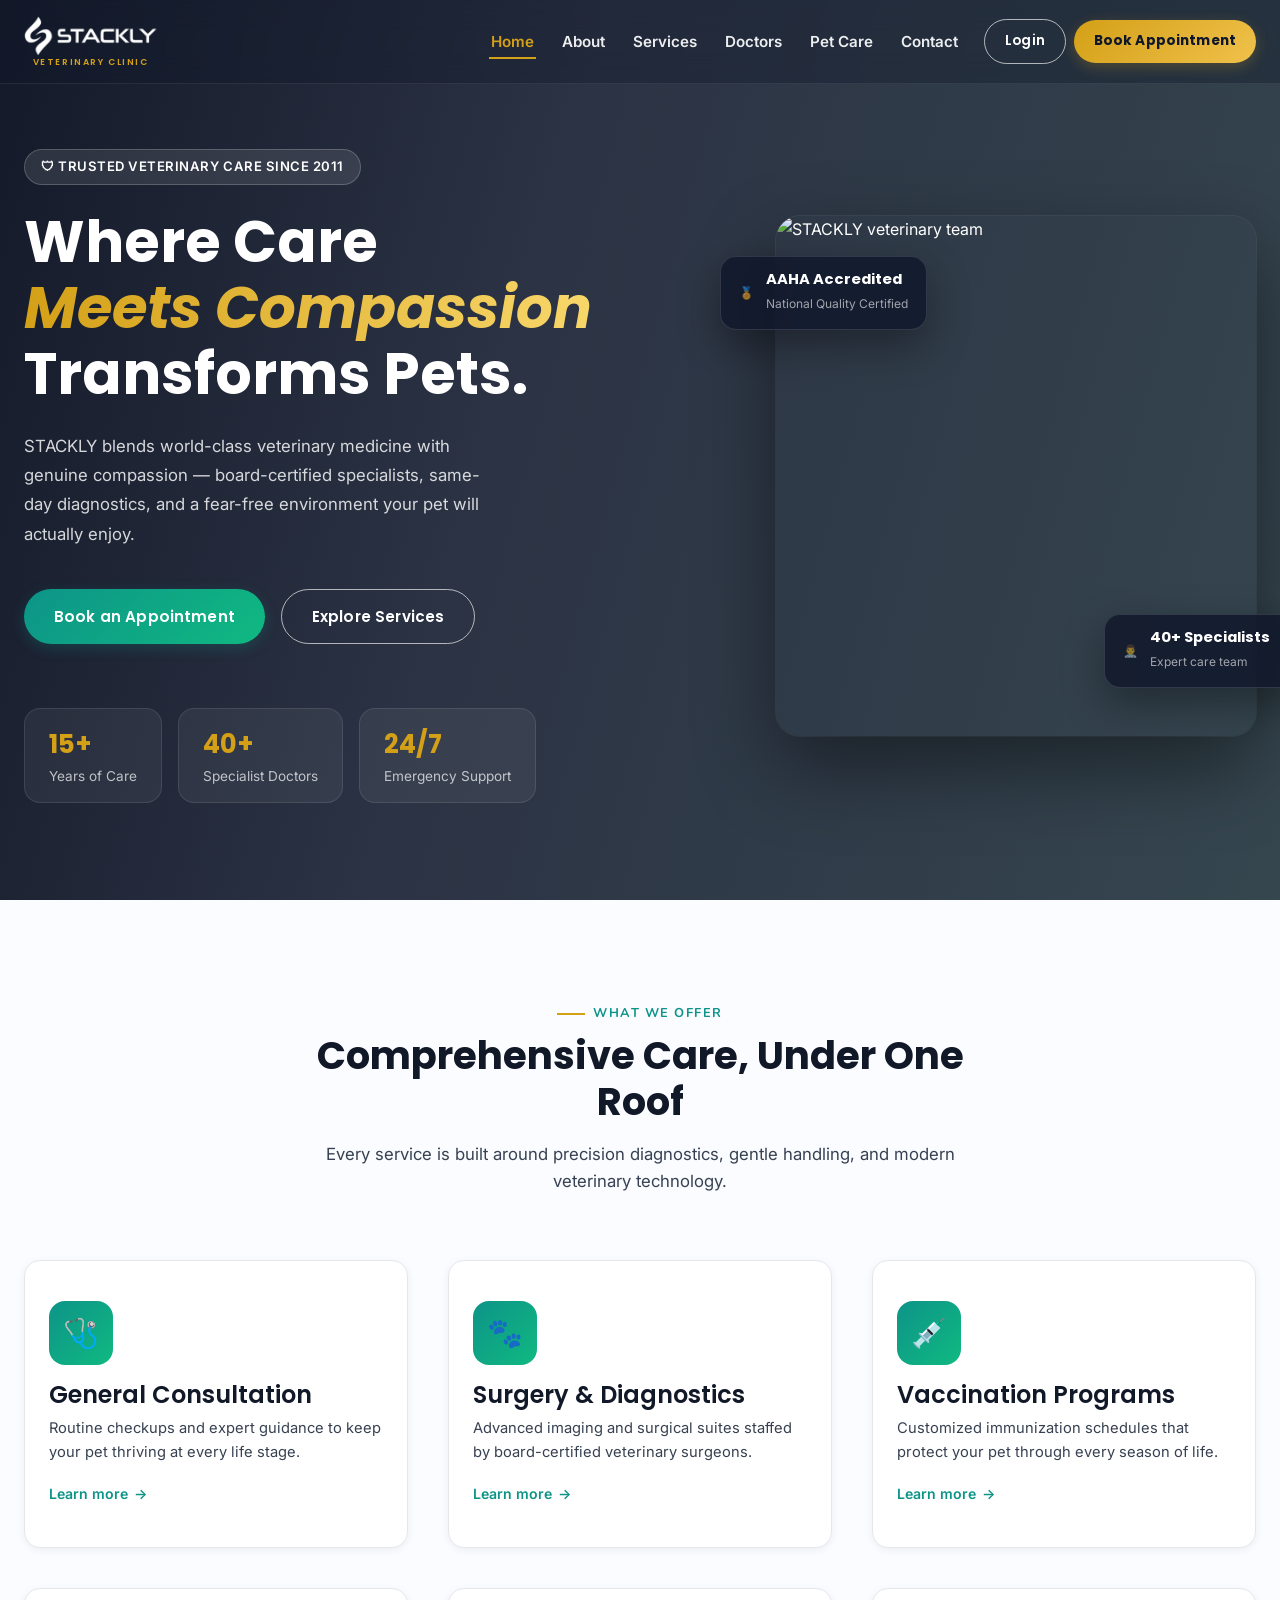
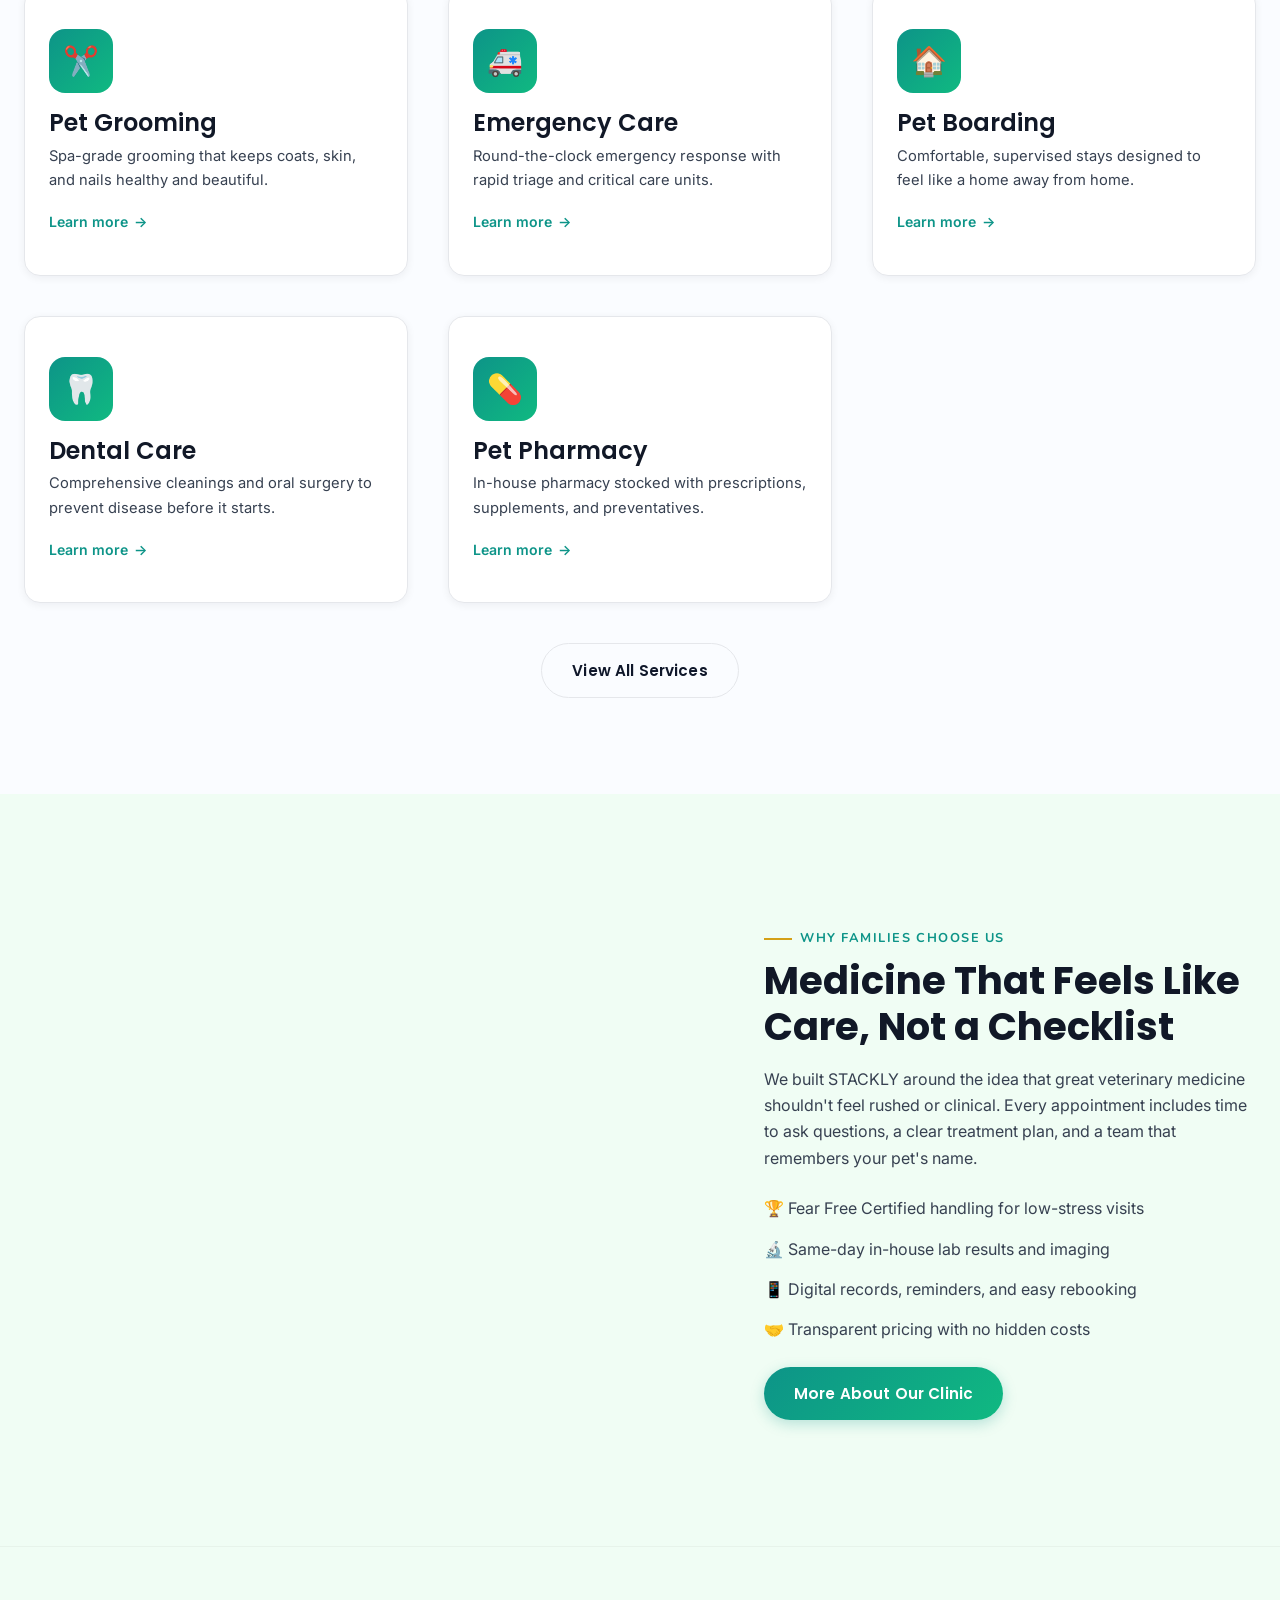
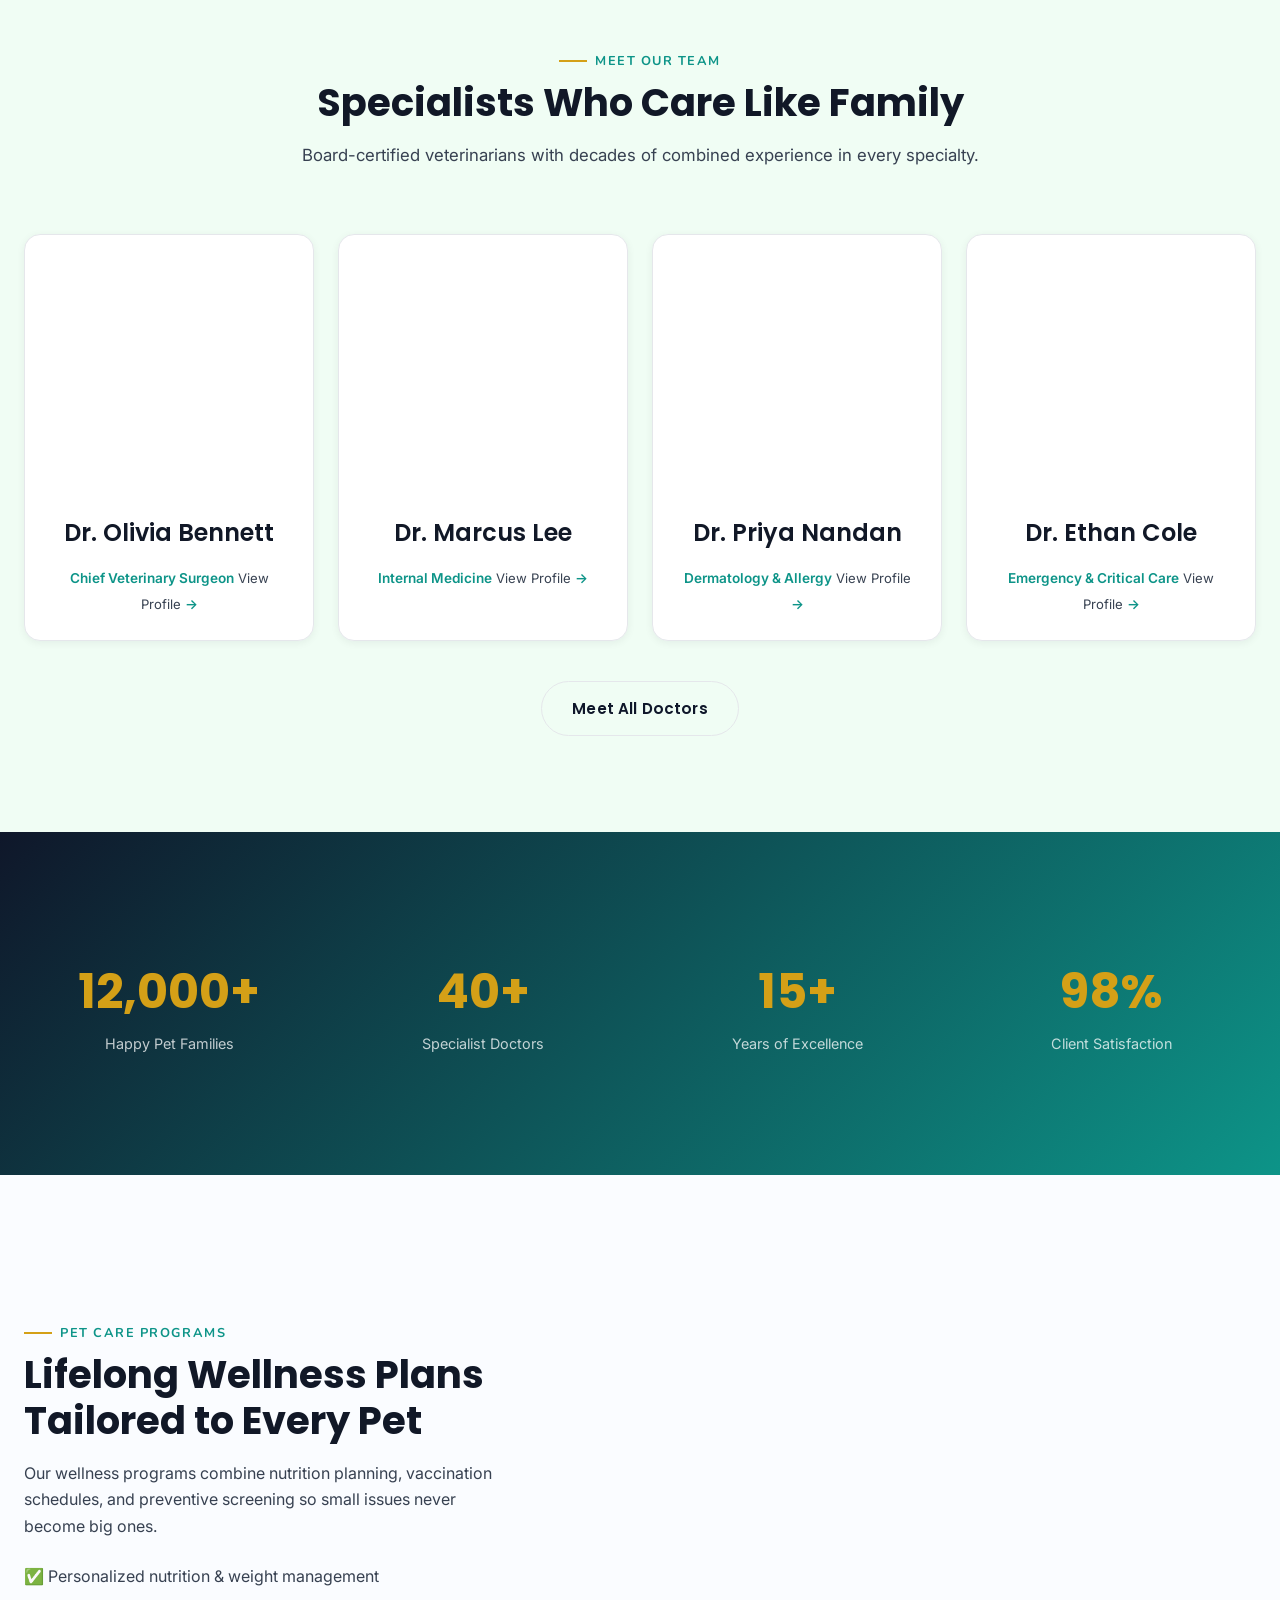
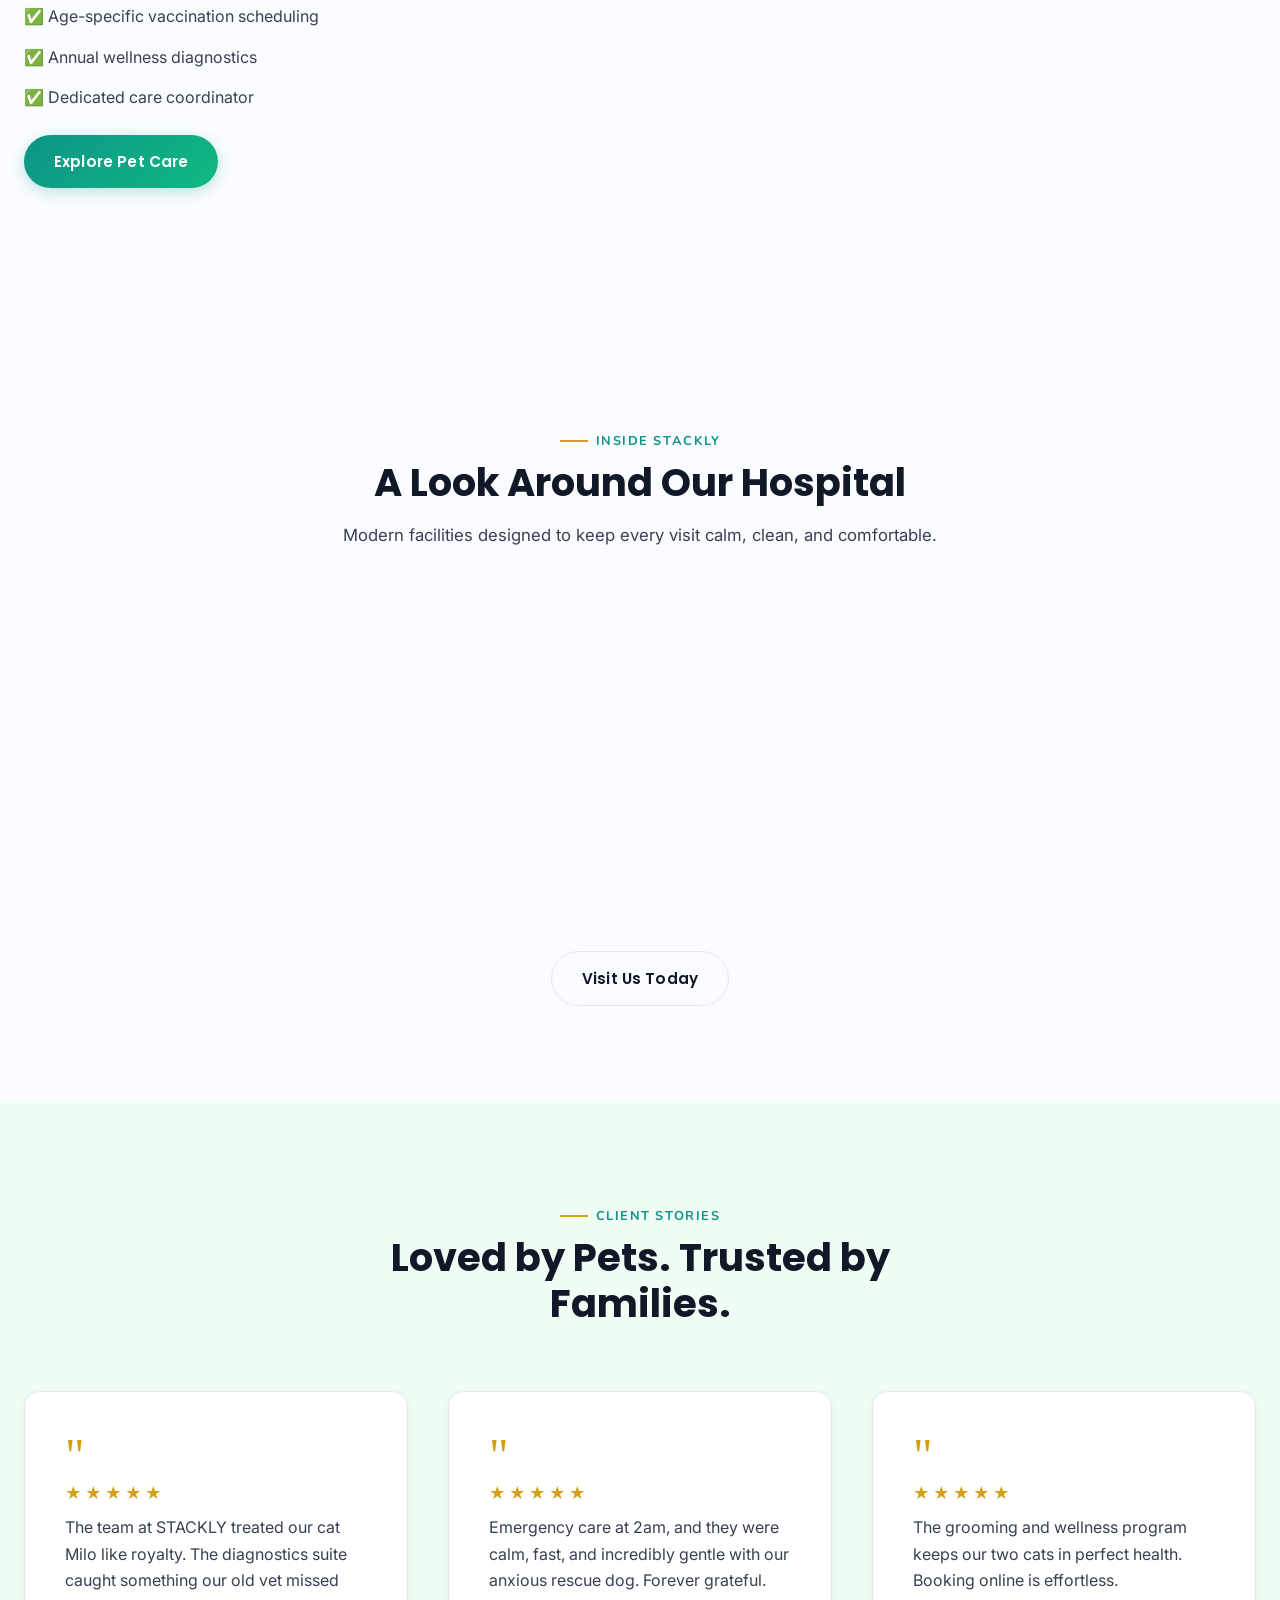
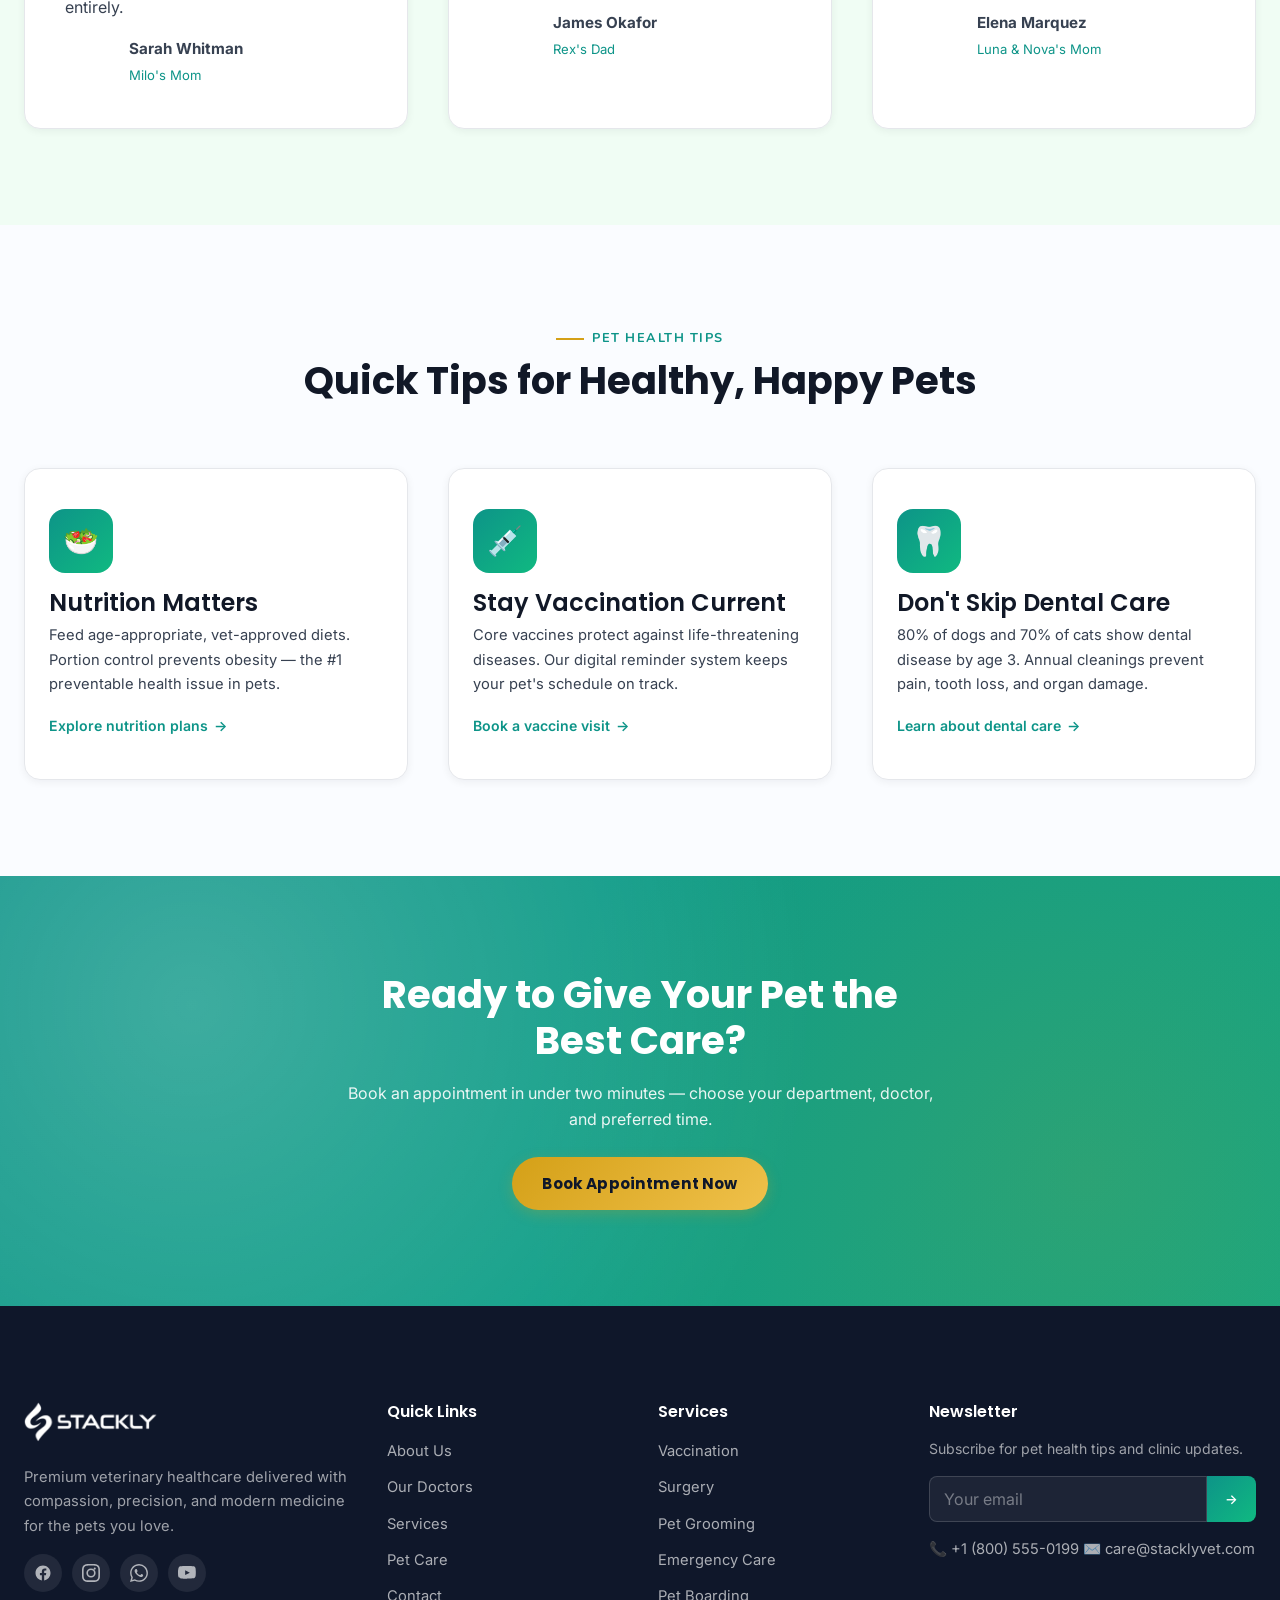
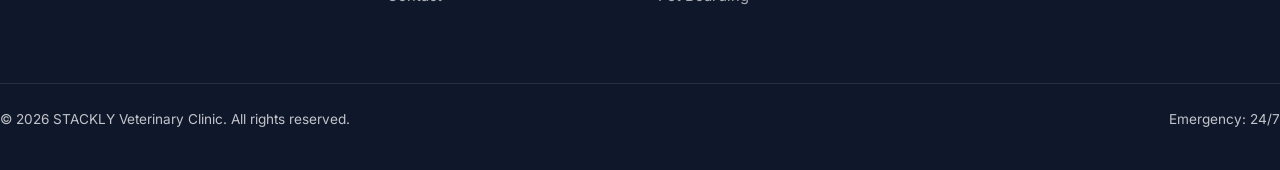
==== index.html @ d5694af6 "first commit" ====
<!DOCTYPE html>
<html lang="en">
<head>
  <meta charset="UTF-8">
  <meta name="viewport" content="width=device-width, initial-scale=1.0">
  <title>STACKLY Veterinary Clinic | Premium Pet Healthcare</title>
  <meta name="description" content="STACKLY Veterinary Clinic delivers premium, compassionate pet healthcare — consultations, surgery, diagnostics, grooming, vaccination, and emergency care.">
  <link rel="icon" href="Images/stackly-logo.webp" type="image/webp">
  <link rel="preconnect" href="https://fonts.googleapis.com">
  <link rel="preconnect" href="https://fonts.gstatic.com" crossorigin>
  <link href="https://fonts.googleapis.com/css2?family=Poppins:wght@500;600;700&family=Inter:wght@400;500;600;700&family=Nunito:wght@600;700&display=swap" rel="stylesheet">
  <link rel="stylesheet" href="assets/css/variables.css">
  <link rel="stylesheet" href="assets/css/base.css">
  <link rel="stylesheet" href="assets/css/layout.css">
  <link rel="stylesheet" href="assets/css/components.css">
  <link rel="stylesheet" href="assets/css/animations.css">
  <link rel="stylesheet" href="assets/css/home.css">
</head>
<body data-page="home">
  <a href="#main-content" class="skip-link">Skip to content</a>

  <header id="site-header" class="site-header"></header>

  <main id="main-content">

    <!-- ================= HERO ================= -->
    <section class="hero" aria-label="Welcome">
      <div class="hero-media">
        <img src="https://images.unsplash.com/photo-1587300003388-59208cc962cb?auto=format&fit=crop&w=1920&h=1080&q=80" alt="" loading="eager" class="hero-img">
        <div class="hero-overlay"></div>
      </div>
      <div class="container hero-content">

        <!-- LEFT -->
        <div class="hero-left" data-animate="fade-up">
          <span class="badge hero-badge">🛡 Trusted Veterinary Care Since 2011</span>
          <h1 class="hero-heading">
            Where Care<br>
            <em class="hero-italic shine-text">Meets Compassion</em>
            Transforms Pets.
          </h1>
          <p class="hero-sub">STACKLY blends world-class veterinary medicine with genuine compassion — board-certified specialists, same-day diagnostics, and a fear-free environment your pet will actually enjoy.</p>
          <div class="hero-actions">
            <a href="appointments.html" class="btn btn-primary">Book an Appointment</a>
            <a href="services.html" class="btn btn-outline">Explore Services</a>
          </div>
          <div class="hero-trust">
            <div><strong>15+</strong><span>Years of Care</span></div>
            <div><strong>40+</strong><span>Specialist Doctors</span></div>
            <div><strong>24/7</strong><span>Emergency Support</span></div>
          </div>
        </div>

        <!-- RIGHT -->
        <div class="hero-right" data-animate="zoom-in" data-delay="200">
          <div class="hero-img-frame">
            <img src="https://images.unsplash.com/photo-1582750433449-648ed127bb54?auto=format&fit=crop&w=600&h=700&q=80" alt="STACKLY veterinary team" loading="eager">
            <div class="hero-float-card hero-float-top">
              <span class="hero-float-icon">🏅</span>
              <div>
                <strong>AAHA Accredited</strong>
                <span>National Quality Certified</span>
              </div>
            </div>
            <div class="hero-float-card hero-float-bottom">
              <span class="hero-float-icon">👨‍⚕️</span>
              <div>
                <strong>40+ Specialists</strong>
                <span>Expert care team</span>
              </div>
            </div>
          </div>
        </div>

      </div>
    </section>

    <!-- ================= FEATURED SERVICES ================= -->
    <section class="section" aria-labelledby="services-heading">
      <div class="container">
        <div class="section-head" data-animate="fade-up">
          <span class="eyebrow">What We Offer</span>
          <h2 id="services-heading">Comprehensive Care, Under One Roof</h2>
          <p>Every service is built around precision diagnostics, gentle handling, and modern veterinary technology.</p>
        </div>
        <div class="grid-3">
          <article class="card service-card" data-animate="fade-up">
            <div class="icon-badge">🩺</div>
            <h3>General Consultation</h3>
            <p>Routine checkups and expert guidance to keep your pet thriving at every life stage.</p>
            <a href="services.html#consultation" class="card-link">Learn more <span>→</span></a>
          </article>
          <article class="card service-card" data-animate="fade-up" data-delay="100">
            <div class="icon-badge">🐾</div>
            <h3>Surgery &amp; Diagnostics</h3>
            <p>Advanced imaging and surgical suites staffed by board-certified veterinary surgeons.</p>
            <a href="services.html#surgery" class="card-link">Learn more <span>→</span></a>
          </article>
          <article class="card service-card" data-animate="fade-up" data-delay="200">
            <div class="icon-badge">💉</div>
            <h3>Vaccination Programs</h3>
            <p>Customized immunization schedules that protect your pet through every season of life.</p>
            <a href="services.html#vaccination" class="card-link">Learn more <span>→</span></a>
          </article>
          <article class="card service-card" data-animate="fade-up">
            <div class="icon-badge">✂️</div>
            <h3>Pet Grooming</h3>
            <p>Spa-grade grooming that keeps coats, skin, and nails healthy and beautiful.</p>
            <a href="services.html#grooming" class="card-link">Learn more <span>→</span></a>
          </article>
          <article class="card service-card" data-animate="fade-up" data-delay="100">
            <div class="icon-badge">🚑</div>
            <h3>Emergency Care</h3>
            <p>Round-the-clock emergency response with rapid triage and critical care units.</p>
            <a href="services.html#emergency" class="card-link">Learn more <span>→</span></a>
          </article>
          <article class="card service-card" data-animate="fade-up" data-delay="200">
            <div class="icon-badge">🏠</div>
            <h3>Pet Boarding</h3>
            <p>Comfortable, supervised stays designed to feel like a home away from home.</p>
            <a href="services.html#boarding" class="card-link">Learn more <span>→</span></a>
          </article>
          <article class="card service-card" data-animate="fade-up">
            <div class="icon-badge">🦷</div>
            <h3>Dental Care</h3>
            <p>Comprehensive cleanings and oral surgery to prevent disease before it starts.</p>
            <a href="services.html#dental" class="card-link">Learn more <span>→</span></a>
          </article>
          <article class="card service-card" data-animate="fade-up" data-delay="100">
            <div class="icon-badge">💊</div>
            <h3>Pet Pharmacy</h3>
            <p>In-house pharmacy stocked with prescriptions, supplements, and preventatives.</p>
            <a href="services.html#pharmacy" class="card-link">Learn more <span>→</span></a>
          </article>
        </div>
        <div class="text-center" style="margin-top:2.5rem;">
          <a href="services.html" class="btn btn-outline-dark">View All Services</a>
        </div>
      </div>
    </section>

    <!-- ================= WHY CHOOSE US ================= -->
    <section class="section section-alt" aria-labelledby="why-heading">
      <div class="container grid-2" style="align-items:center;">
        <div data-animate="zoom-in">
          <img src="https://images.unsplash.com/photo-1587300003388-59208cc962cb?auto=format&fit=crop&w=700&h=560&q=80" alt="Veterinary nurse comforting a small dog before treatment" loading="lazy" style="width:100%;border-radius:var(--radius-lg);box-shadow:var(--shadow-lg);" width="700" height="560">
        </div>
        <div data-animate="fade-up">
          <span class="eyebrow">Why Families Choose Us</span>
          <h2 id="why-heading">Medicine That Feels Like Care, Not a Checklist</h2>
          <p>We built STACKLY around the idea that great veterinary medicine shouldn't feel rushed or clinical. Every appointment includes time to ask questions, a clear treatment plan, and a team that remembers your pet's name.</p>
          <ul style="display:flex;flex-direction:column;gap:14px;margin:1.5rem 0;">
            <li>🏆 Fear Free Certified handling for low-stress visits</li>
            <li>🔬 Same-day in-house lab results and imaging</li>
            <li>📱 Digital records, reminders, and easy rebooking</li>
            <li>🤝 Transparent pricing with no hidden costs</li>
          </ul>
          <a href="about.html" class="btn btn-primary">More About Our Clinic</a>
        </div>
      </div>
    </section>

    <!-- ================= DOCTORS PREVIEW ================= -->
    <section class="section section-alt" aria-labelledby="doctors-heading">
      <div class="container">
        <div class="section-head" data-animate="fade-up">
          <span class="eyebrow">Meet Our Team</span>
          <h2 id="doctors-heading">Specialists Who Care Like Family</h2>
          <p>Board-certified veterinarians with decades of combined experience in every specialty.</p>
        </div>
        <div class="grid-4">
          <article class="card doctor-card" data-animate="zoom-in">
            <div class="doctor-photo"><img src="https://images.unsplash.com/photo-1594824476967-48c8b964273f?auto=format&fit=crop&crop=faces&w=400&h=500&q=80" alt="Dr. Olivia Bennett" loading="lazy" width="400" height="500"></div>
            <div class="doctor-info">
              <h3>Dr. Olivia Bennett</h3>
              <span>Chief Veterinary Surgeon</span>
              <a href="doctors.html" class="card-link" style="margin-top:8px;font-size:0.82rem;">View Profile <span>→</span></a>
            </div>
          </article>
          <article class="card doctor-card" data-animate="zoom-in" data-delay="100">
            <div class="doctor-photo"><img src="https://images.unsplash.com/photo-1507003211169-0a1dd7228f2d?auto=format&fit=crop&crop=faces&w=400&h=500&q=80" alt="Dr. Marcus Lee" loading="lazy" width="400" height="500"></div>
            <div class="doctor-info">
              <h3>Dr. Marcus Lee</h3>
              <span>Internal Medicine</span>
              <a href="doctors.html" class="card-link" style="margin-top:8px;font-size:0.82rem;">View Profile <span>→</span></a>
            </div>
          </article>
          <article class="card doctor-card" data-animate="zoom-in" data-delay="200">
            <div class="doctor-photo"><img src="https://images.unsplash.com/photo-1534528741775-53994a69daeb?auto=format&fit=crop&crop=faces&w=400&h=500&q=80" alt="Dr. Priya Nandan" loading="lazy" width="400" height="500"></div>
            <div class="doctor-info">
              <h3>Dr. Priya Nandan</h3>
              <span>Dermatology &amp; Allergy</span>
              <a href="doctors.html" class="card-link" style="margin-top:8px;font-size:0.82rem;">View Profile <span>→</span></a>
            </div>
          </article>
          <article class="card doctor-card" data-animate="zoom-in" data-delay="300">
            <div class="doctor-photo"><img src="https://images.unsplash.com/photo-1535713875002-d1d0cf377fde?auto=format&fit=crop&crop=faces&w=400&h=500&q=80" alt="Dr. Ethan Cole" loading="lazy" width="400" height="500"></div>
            <div class="doctor-info">
              <h3>Dr. Ethan Cole</h3>
              <span>Emergency &amp; Critical Care</span>
              <a href="doctors.html" class="card-link" style="margin-top:8px;font-size:0.82rem;">View Profile <span>→</span></a>
            </div>
          </article>
        </div>
        <div class="text-center" style="margin-top:2.5rem;">
          <a href="doctors.html" class="btn btn-outline-dark">Meet All Doctors</a>
        </div>
      </div>
    </section>

    <!-- ================= STATISTICS ================= -->
    <section class="section stats-section" aria-label="Clinic statistics">
      <div class="container">
        <div class="stats-row">
          <div class="stat-item" data-animate="fade-up">
            <div class="stat-number"><span data-counter="12000" data-suffix="+">0</span></div>
            <div class="stat-label">Happy Pet Families</div>
          </div>
          <div class="stat-item" data-animate="fade-up" data-delay="100">
            <div class="stat-number"><span data-counter="40" data-suffix="+">0</span></div>
            <div class="stat-label">Specialist Doctors</div>
          </div>
          <div class="stat-item" data-animate="fade-up" data-delay="200">
            <div class="stat-number"><span data-counter="15" data-suffix="+">0</span></div>
            <div class="stat-label">Years of Excellence</div>
          </div>
          <div class="stat-item" data-animate="fade-up" data-delay="300">
            <div class="stat-number"><span data-counter="98" data-suffix="%">0</span></div>
            <div class="stat-label">Client Satisfaction</div>
          </div>
        </div>
      </div>
    </section>

    <!-- ================= PET CARE PROGRAMS ================= -->
    <section class="section" aria-labelledby="programs-heading">
      <div class="container">
        <div class="grid-2" style="align-items:center;">
          <div data-animate="fade-up">
            <span class="eyebrow">Pet Care Programs</span>
            <h2 id="programs-heading">Lifelong Wellness Plans Tailored to Every Pet</h2>
            <p>Our wellness programs combine nutrition planning, vaccination schedules, and preventive screening so small issues never become big ones.</p>
            <ul style="display:flex;flex-direction:column;gap:14px;margin:1.5rem 0;">
              <li>✅ Personalized nutrition &amp; weight management</li>
              <li>✅ Age-specific vaccination scheduling</li>
              <li>✅ Annual wellness diagnostics</li>
              <li>✅ Dedicated care coordinator</li>
            </ul>
            <a href="pet-care.html" class="btn btn-primary">Explore Pet Care</a>
          </div>
          <div data-animate="zoom-in">
            <img src="https://images.unsplash.com/photo-1543466835-00a7907e9de1?auto=format&fit=crop&w=700&h=560&q=80" alt="Veterinarian examining a happy golden retriever" loading="lazy" style="width:100%;border-radius:var(--radius-lg);box-shadow:var(--shadow-lg);" width="700" height="560">
          </div>
        </div>
      </div>
    </section>

    <!-- ================= FACILITY TEASER ================= -->
    <section class="section" aria-labelledby="facility-teaser-heading">
      <div class="container">
        <div class="section-head" data-animate="fade-up">
          <span class="eyebrow">Inside STACKLY</span>
          <h2 id="facility-teaser-heading">A Look Around Our Hospital</h2>
          <p>Modern facilities designed to keep every visit calm, clean, and comfortable.</p>
        </div>
        <div class="masonry" style="grid-template-columns:repeat(4,1fr);">
          <div class="g-item" data-animate="zoom-in"><img src="https://images.unsplash.com/photo-1519494026892-80bbd2d6fd0d?auto=format&fit=crop&w=420&h=420&q=80" alt="Modern consultation room" loading="lazy" width="420" height="420"><div class="g-overlay">Consultation Room</div></div>
          <div class="g-item" data-animate="zoom-in" data-delay="50"><img src="https://images.unsplash.com/photo-1551601651-2a8555f1a136?auto=format&fit=crop&w=420&h=420&q=80" alt="Sterile surgical suite" loading="lazy" width="420" height="420"><div class="g-overlay">Surgical Suite</div></div>
          <div class="g-item" data-animate="zoom-in" data-delay="100"><img src="https://images.unsplash.com/photo-1548199973-03cce0bbc87b?auto=format&fit=crop&w=420&h=420&q=80" alt="Comfortable pet boarding suite" loading="lazy" width="420" height="420"><div class="g-overlay">Boarding Wing</div></div>
          <div class="g-item" data-animate="zoom-in" data-delay="150"><img src="https://images.unsplash.com/photo-1538108149393-fbbd81895907?auto=format&fit=crop&w=420&h=420&q=80" alt="Diagnostic imaging lab" loading="lazy" width="420" height="420"><div class="g-overlay">Diagnostic Lab</div></div>
        </div>
        <div class="text-center" style="margin-top:2.5rem;">
          <a href="contact.html" class="btn btn-outline-dark">Visit Us Today</a>
        </div>
      </div>
    </section>

    <!-- ================= TESTIMONIALS ================= -->
    <section class="section section-alt" aria-labelledby="testimonials-heading">
      <div class="container">
        <div class="section-head" data-animate="fade-up">
          <span class="eyebrow">Client Stories</span>
          <h2 id="testimonials-heading">Loved by Pets. Trusted by Families.</h2>
        </div>
        <div class="grid-3">
          <article class="card testimonial-card" data-animate="fade-up">
            <div class="quote-icon">"</div>
            <div class="stars">★★★★★</div>
            <p>The team at STACKLY treated our cat Milo like royalty. The diagnostics suite caught something our old vet missed entirely.</p>
            <div class="testimonial-author">
              <img src="https://i.pravatar.cc/96?img=16" alt="" loading="lazy" width="48" height="48">
              <div><strong>Sarah Whitman</strong><span>Milo's Mom</span></div>
            </div>
          </article>
          <article class="card testimonial-card" data-animate="fade-up" data-delay="100">
            <div class="quote-icon">"</div>
            <div class="stars">★★★★★</div>
            <p>Emergency care at 2am, and they were calm, fast, and incredibly gentle with our anxious rescue dog. Forever grateful.</p>
            <div class="testimonial-author">
              <img src="https://i.pravatar.cc/96?img=52" alt="" loading="lazy" width="48" height="48">
              <div><strong>James Okafor</strong><span>Rex's Dad</span></div>
            </div>
          </article>
          <article class="card testimonial-card" data-animate="fade-up" data-delay="200">
            <div class="quote-icon">"</div>
            <div class="stars">★★★★★</div>
            <p>The grooming and wellness program keeps our two cats in perfect health. Booking online is effortless.</p>
            <div class="testimonial-author">
              <img src="https://i.pravatar.cc/96?img=23" alt="" loading="lazy" width="48" height="48">
              <div><strong>Elena Marquez</strong><span>Luna &amp; Nova's Mom</span></div>
            </div>
          </article>
        </div>
      </div>
    </section>

    <!-- ================= PET HEALTH TIPS ================= -->
    <section class="section" aria-labelledby="tips-heading">
      <div class="container">
        <div class="section-head" data-animate="fade-up">
          <span class="eyebrow">Pet Health Tips</span>
          <h2 id="tips-heading">Quick Tips for Healthy, Happy Pets</h2>
        </div>
        <div class="grid-3">
          <article class="card service-card" data-animate="fade-up">
            <div class="icon-badge">🥗</div>
            <h3>Nutrition Matters</h3>
            <p>Feed age-appropriate, vet-approved diets. Portion control prevents obesity — the #1 preventable health issue in pets.</p>
            <a href="pet-care.html" class="card-link">Explore nutrition plans <span>→</span></a>
          </article>
          <article class="card service-card" data-animate="fade-up" data-delay="100">
            <div class="icon-badge">💉</div>
            <h3>Stay Vaccination Current</h3>
            <p>Core vaccines protect against life-threatening diseases. Our digital reminder system keeps your pet's schedule on track.</p>
            <a href="appointments.html" class="card-link">Book a vaccine visit <span>→</span></a>
          </article>
          <article class="card service-card" data-animate="fade-up" data-delay="200">
            <div class="icon-badge">🦷</div>
            <h3>Don't Skip Dental Care</h3>
            <p>80% of dogs and 70% of cats show dental disease by age 3. Annual cleanings prevent pain, tooth loss, and organ damage.</p>
            <a href="services.html#dental" class="card-link">Learn about dental care <span>→</span></a>
          </article>
        </div>
      </div>
    </section>

    <!-- ================= APPOINTMENT CTA ================= -->
    <section class="appointment-cta" aria-label="Book an appointment">
      <div class="container cta-inner" data-animate="zoom-in">
        <h2>Ready to Give Your Pet the Best Care?</h2>
        <p>Book an appointment in under two minutes — choose your department, doctor, and preferred time.</p>
        <a href="appointments.html" class="btn btn-gold">Book Appointment Now</a>
      </div>
    </section>

  </main>

  <footer id="site-footer" class="site-footer"></footer>
  <button id="scrollTopBtn" class="scroll-top" aria-label="Scroll to top">↑</button>

  <script src="assets/js/layout.js"></script>
  <script src="assets/js/main.js"></script>
</body>
</html>
---- assets/css/variables.css ----
/* ==========================================================================
   STACKLY Veterinary Clinic — Design Tokens
   ========================================================================== */
:root {
  /* Colors */
  --color-navy: #0F172A;
  --color-teal: #0D9488;
  --color-emerald: #10B981;
  --color-gold: #D4A017;
  --color-bg: #FAFCFF;
  --color-bg-alt: #F0FDF4;
  --color-card: #FFFFFF;
  --color-heading: #111827;
  --color-body: #374151;
  --color-border: #E5E7EB;
  --color-success: #22C55E;
  --color-error: #EF4444;

  /* Gradients */
  --gradient-primary: linear-gradient(135deg, var(--color-navy) 0%, var(--color-teal) 100%);
  --gradient-gold: linear-gradient(135deg, var(--color-gold) 0%, #f0c14b 100%);
  --gradient-emerald: linear-gradient(135deg, var(--color-teal) 0%, var(--color-emerald) 100%);

  /* Typography */
  --font-heading: 'Poppins', 'Inter', sans-serif;
  --font-body: 'Inter', 'Nunito', sans-serif;
  --font-accent: 'Nunito', sans-serif;

  /* Spacing scale */
  --space-xs: 0.5rem;
  --space-sm: 1rem;
  --space-md: 1.5rem;
  --space-lg: 2.5rem;
  --space-xl: 4rem;
  --space-2xl: 6rem;

  /* Radius */
  --radius-sm: 8px;
  --radius-md: 16px;
  --radius-lg: 24px;
  --radius-full: 999px;

  /* Shadows */
  --shadow-sm: 0 2px 8px rgba(15, 23, 42, 0.06);
  --shadow-md: 0 8px 24px rgba(15, 23, 42, 0.08);
  --shadow-lg: 0 20px 48px rgba(15, 23, 42, 0.12);
  --shadow-glow: 0 0 32px rgba(13, 148, 136, 0.3);
  --shadow-gold: 0 0 32px rgba(212, 160, 23, 0.3);
  --shadow-card: 0 24px 60px rgba(15, 23, 42, 0.14);

  /* Transitions */
  --ease: cubic-bezier(0.4, 0, 0.2, 1);
  --t-fast: 0.2s var(--ease);
  --t-base: 0.35s var(--ease);
  --t-slow: 0.6s var(--ease);

  /* Layout */
  --header-height: 84px;
  --container-width: 1280px;
}
---- assets/css/base.css ----
/* ==========================================================================
   STACKLY Veterinary Clinic — Base / Reset / Typography / Utilities
   ========================================================================== */

*, *::before, *::after { box-sizing: border-box; }

html { scroll-behavior: smooth; }

body {
  margin: 0;
  font-family: var(--font-body);
  color: var(--color-body);
  background: var(--color-bg);
  line-height: 1.65;
  font-size: 16px;
  -webkit-font-smoothing: antialiased;
}

img, picture, video { max-width: 100%; display: block; }

a { color: inherit; text-decoration: none; }

ul, ol { list-style: none; margin: 0; padding: 0; }

button { font-family: inherit; cursor: pointer; }

input, select, textarea { font-family: inherit; font-size: 1rem; }

h1, h2, h3, h4, h5, h6 {
  font-family: var(--font-heading);
  color: var(--color-heading);
  margin: 0 0 var(--space-sm);
  font-weight: 600;
  line-height: 1.2;
}

h1 { font-size: clamp(2.25rem, 4vw, 3.5rem); font-weight: 700; }
h2 { font-size: clamp(1.75rem, 3vw, 2.5rem); font-weight: 700; }
h3 { font-size: clamp(1.25rem, 2vw, 1.5rem); }
p { margin: 0 0 var(--space-sm); }

.container {
  width: 100%;
  max-width: var(--container-width);
  margin: 0 auto;
  padding: 0 var(--space-md);
}

.section { padding: var(--space-2xl) 0; }
.section-alt { background: var(--color-bg-alt); }
/* Prevent two section-alt back-to-back from looking blended */
.section-alt + .section-alt { border-top: 1px solid rgba(0,0,0,0.04); }

.eyebrow {
  display: inline-flex;
  align-items: center;
  gap: 8px;
  font-family: var(--font-accent);
  font-weight: 700;
  font-size: 0.8rem;
  letter-spacing: 0.12em;
  text-transform: uppercase;
  color: var(--color-teal);
  margin-bottom: var(--space-xs);
}
.eyebrow::before {
  content: '';
  width: 28px;
  height: 2px;
  background: var(--color-gold);
  display: inline-block;
}

.section-head { max-width: 680px; margin: 0 auto var(--space-xl); text-align: center; }
.section-head p { color: var(--color-body); font-size: 1.05rem; }

.text-center { text-align: center; }
.sr-only {
  position: absolute; width: 1px; height: 1px; overflow: hidden;
  clip: rect(0,0,0,0); white-space: nowrap;
}

.skip-link {
  position: absolute; left: -999px; top: 0; background: var(--color-navy);
  color: #fff; padding: 10px 16px; z-index: 9999; border-radius: var(--radius-sm);
}
.skip-link:focus { left: 8px; top: 8px; }

::selection { background: var(--color-emerald); color: #fff; }

:focus-visible {
  outline: 2px solid var(--color-teal);
  outline-offset: 3px;
}

/* Scrollbar */
::-webkit-scrollbar { width: 10px; }
::-webkit-scrollbar-track { background: var(--color-bg-alt); }
::-webkit-scrollbar-thumb { background: var(--color-teal); border-radius: var(--radius-full); }

/* Lazy image fade-in */
img[loading="lazy"] {
  opacity: 0;
  transition: opacity var(--t-slow);
}
img[loading="lazy"].loaded,
img[loading="lazy"][data-loaded="true"] { opacity: 1; }
---- assets/css/layout.css ----
/* ==========================================================================
   STACKLY Veterinary Clinic — Header, Footer, Navigation, Grids
   ========================================================================== */

/* ---------- Header ---------- */
.site-header {
  position: fixed;
  top: 0; left: 0; right: 0;
  z-index: 1000;
  height: var(--header-height);
  display: flex;
  align-items: center;
  background: rgba(15, 23, 42, 0.35);
  backdrop-filter: blur(14px);
  -webkit-backdrop-filter: blur(14px);
  border-bottom: 1px solid rgba(255,255,255,0.08);
  transition: background var(--t-base), box-shadow var(--t-base), height var(--t-base);
}
.site-header.is-scrolled {
  background: rgba(15, 23, 42, 0.92);
  box-shadow: var(--shadow-md);
  height: 72px;
  border-bottom-color: rgba(255,255,255,0.08);
}
.site-header .nav-wrap {
  width: 100%;
  max-width: var(--container-width);
  margin: 0 auto;
  padding: 0 var(--space-md);
  display: flex;
  align-items: center;
  justify-content: space-between;
}

.brand { display: flex; align-items: center; }
.brand img { height: 40px; width: auto; }
.brand-text { display: flex; flex-direction: column; align-items: center; gap: 2px; }
.brand-name {
  font-family: var(--font-heading);
  font-weight: 700;
  font-size: 1.15rem;
  color: #fff;
  letter-spacing: 0.05em;
  line-height: 1;
  transition: color var(--t-base);
}
.brand-tagline {
  font-family: var(--font-heading);
  font-size: 0.55rem;
  font-weight: 600;
  color: var(--color-gold);
  letter-spacing: 0.18em;
  line-height: 1;
}
.site-header.is-scrolled .brand-name { color: #fff; }

.main-nav { display: flex; align-items: center; gap: 1.5rem; }
.nav-list { display: flex; align-items: center; gap: 1.5rem; }
.nav-list > li { position: relative; }
.nav-list a {
  font-weight: 600;
  font-size: 0.95rem;
  color: rgba(255,255,255,0.92);
  padding: 8px 2px;
  position: relative;
  transition: color var(--t-fast);
}
.site-header.is-scrolled .nav-list a { color: rgba(255,255,255,0.85); }
.nav-list a::after {
  content: '';
  position: absolute;
  left: 0; bottom: 0;
  width: 0; height: 2px;
  background: var(--color-gold);
  transition: width var(--t-base);
}
.nav-list a:hover::after,
.nav-list a.active::after { width: 100%; }
.nav-list a.active { color: var(--color-gold); }
.site-header.is-scrolled .nav-list a.active { color: var(--color-teal); }

.nav-cta {
  display: inline-flex;
  align-items: center;
  gap: 8px;
}

.nav-toggle {
  display: none;
  flex-direction: column;
  gap: 5px;
  width: 32px;
  background: none;
  border: none;
  padding: 8px 0;
  z-index: 1100;
}
.nav-toggle span {
  height: 2px; width: 100%;
  background: #fff;
  border-radius: 2px;
  transition: transform var(--t-base), opacity var(--t-base), background var(--t-base);
}
.site-header.is-scrolled .nav-toggle span { background: #fff; }
.nav-toggle.is-open span:nth-child(1) { transform: translateY(7px) rotate(45deg); }
.nav-toggle.is-open span:nth-child(2) { opacity: 0; }
.nav-toggle.is-open span:nth-child(3) { transform: translateY(-7px) rotate(-45deg); }

/* Mega menu */
.has-mega { position: relative; }
.mega-menu {
  position: absolute;
  top: calc(100% + 18px);
  left: -40px;
  background: var(--color-card);
  border-radius: var(--radius-md);
  box-shadow: var(--shadow-lg);
  padding: var(--space-md);
  width: 460px;
  display: grid;
  grid-template-columns: 1fr 1fr;
  gap: 8px;
  opacity: 0;
  visibility: hidden;
  transform: translateY(8px);
  transition: opacity var(--t-base), transform var(--t-base), visibility var(--t-base);
}
.has-mega:hover .mega-menu,
.has-mega:focus-within .mega-menu {
  opacity: 1; visibility: visible; transform: translateY(0);
}
.mega-menu a {
  color: var(--color-body) !important;
  display: flex;
  align-items: center;
  gap: 10px;
  padding: 10px 12px;
  border-radius: var(--radius-sm);
  font-size: 0.9rem;
  transition: background var(--t-fast), color var(--t-fast), padding-left var(--t-fast);
}
.mega-menu a:hover { background: var(--color-bg-alt); color: var(--color-teal) !important; padding-left: 16px; }
.mega-menu a::after { display: none; }
.mega-menu .mega-icon { font-size: 1.1rem; }

/* Page hero (non-home pages) */
.page-hero {
  padding: calc(var(--header-height) + 4rem) 0 4rem;
  background: var(--gradient-primary);
  color: #fff;
  text-align: center;
  position: relative;
  overflow: hidden;
}
.page-hero::before {
  content: '';
  position: absolute; inset: 0;
  background: radial-gradient(circle at 80% 20%, rgba(212,160,23,0.25), transparent 60%);
}
.page-hero h1 { color: #fff; position: relative; }
.page-hero .breadcrumb {
  position: relative;
  display: flex;
  justify-content: center;
  gap: 8px;
  font-size: 0.9rem;
  color: rgba(255,255,255,0.75);
}
.page-hero .breadcrumb a:hover { color: var(--color-gold); }

/* ---------- Footer ---------- */
.site-footer {
  background: var(--color-navy);
  color: rgba(255,255,255,0.75);
  padding-top: var(--space-2xl);
}
.footer-grid {
  display: grid;
  grid-template-columns: 1.4fr 1fr 1fr 1.3fr;
  gap: var(--space-lg);
  padding-bottom: var(--space-xl);
  border-bottom: 1px solid rgba(255,255,255,0.1);
}
.footer-brand p { margin-top: var(--space-sm); font-size: 0.92rem; color: rgba(255,255,255,0.6); }
.footer-col h4 {
  color: #fff;
  font-size: 1rem;
  margin-bottom: var(--space-sm);
  position: relative;
}
.footer-col ul li { margin-bottom: 10px; }
.footer-col a {
  font-size: 0.92rem;
  color: rgba(255,255,255,0.65);
  transition: color var(--t-fast), padding-left var(--t-fast);
  display: inline-block;
}
.footer-col a:hover { color: var(--color-gold); padding-left: 4px; }

.social-row { display: flex; gap: 10px; margin-top: var(--space-sm); }
.social-row a {
  width: 38px; height: 38px;
  display: grid; place-items: center;
  border-radius: var(--radius-full);
  background: rgba(255,255,255,0.08);
  transition: background var(--t-fast), transform var(--t-fast);
}
.social-row a:hover { background: var(--color-teal); transform: translateY(-3px); }

.footer-contact-link {
  display: flex;
  align-items: center;
  gap: 8px;
  font-size: 0.85rem;
  color: rgba(255,255,255,0.65);
  text-decoration: none;
  padding: 5px 0;
  transition: color var(--t-fast), padding-left var(--t-fast), letter-spacing var(--t-fast);
}
.footer-contact-link:hover {
  color: var(--color-gold);
  padding-left: 6px;
}

.newsletter-form { display: flex; margin-top: var(--space-sm); gap: 0; }
.newsletter-form input {
  flex: 1;
  padding: 12px 14px;
  border: 1px solid rgba(255,255,255,0.15);
  background: rgba(255,255,255,0.06);
  color: #fff;
  border-radius: var(--radius-sm) 0 0 var(--radius-sm);
}
.newsletter-form input::placeholder { color: rgba(255,255,255,0.4); }
.newsletter-form button {
  border: none;
  padding: 0 18px;
  background: var(--gradient-emerald);
  color: #fff;
  border-radius: 0 var(--radius-sm) var(--radius-sm) 0;
  font-weight: 600;
}

.footer-bottom {
  display: flex;
  justify-content: space-between;
  align-items: center;
  padding: var(--space-md) 0;
  font-size: 0.85rem;
  flex-wrap: wrap;
  gap: 8px;
}
.footer-bottom a:hover { color: var(--color-gold); }

.scroll-top {
  position: fixed;
  bottom: 80px; right: 28px;
  width: 48px; height: 48px;
  border-radius: var(--radius-full);
  background: var(--gradient-emerald);
  color: #fff;
  display: grid; place-items: center;
  border: none;
  box-shadow: var(--shadow-md);
  opacity: 0; visibility: hidden;
  transform: translateY(12px);
  transition: opacity var(--t-base), transform var(--t-base), visibility var(--t-base);
  z-index: 900;
  font-size: 1.2rem;
}
.scroll-top.is-visible { opacity: 1; visibility: visible; transform: translateY(0); }

/* ---------- Generic grids ---------- */
.grid-2 { display: grid; grid-template-columns: repeat(2, 1fr); gap: var(--space-lg); }
.grid-3 { display: grid; grid-template-columns: repeat(3, 1fr); gap: var(--space-lg); }
.grid-4 { display: grid; grid-template-columns: repeat(4, 1fr); gap: var(--space-md); }

/* ==========================================================================
   Responsive
   ========================================================================== */
@media (max-width: 1024px) {
  .footer-grid { grid-template-columns: 1fr 1fr; }
  .grid-4 { grid-template-columns: repeat(2, 1fr); }
}

@media (max-width: 900px) {
  .main-nav {
    position: fixed;
    top: 0; right: -100%;
    width: min(360px, 86%);
    height: 100vh;
    background: var(--color-navy);
    flex-direction: column;
    align-items: flex-start;
    padding: calc(var(--header-height) + 2rem) var(--space-lg) var(--space-lg);
    gap: var(--space-lg);
    transition: right var(--t-base);
    overflow-y: auto;
  }
  .main-nav.is-open { right: 0; box-shadow: var(--shadow-lg); }
  .nav-list { flex-direction: column; align-items: flex-start; gap: 1.25rem; width: 100%; }
  .nav-list a { color: #fff; }
  .mega-menu {
    position: static;
    opacity: 1; visibility: visible; transform: none;
    width: 100%; grid-template-columns: 1fr; box-shadow: none;
    background: rgba(255,255,255,0.05);
    display: none;
    margin-top: 10px;
  }
  .has-mega.is-expanded .mega-menu { display: grid; }
  .mega-menu a { color: rgba(255,255,255,0.8) !important; }
  .mega-menu a:hover { background: rgba(255,255,255,0.08); color: var(--color-gold) !important; }
  .nav-toggle { display: flex; }
  .nav-cta { width: 100%; }
}

@media (max-width: 768px) {
  .grid-2, .grid-3 { grid-template-columns: 1fr; }
  .footer-grid { grid-template-columns: 1fr; gap: var(--space-md); }
  .footer-bottom { justify-content: center; text-align: center; }
}

@media (max-width: 480px) {
  .grid-4 { grid-template-columns: 1fr; }
  .scroll-top { right: 16px; bottom: 72px; width: 42px; height: 42px; }
}
---- assets/css/components.css ----
/* ==========================================================================
   STACKLY Veterinary Clinic — Reusable Components
   ========================================================================== */

/* ---------- Buttons ---------- */
.btn {
  position: relative;
  display: inline-flex;
  align-items: center;
  justify-content: center;
  gap: 8px;
  font-family: var(--font-heading);
  font-weight: 600;
  font-size: 0.95rem;
  padding: 14px 30px;
  border-radius: var(--radius-full);
  border: none;
  cursor: pointer;
  overflow: hidden;
  isolation: isolate;
  transition: transform 0.25s var(--ease), box-shadow 0.25s var(--ease), background 0.25s var(--ease);
  white-space: nowrap;
  letter-spacing: 0.01em;
}
.btn::before {
  content: '';
  position: absolute; inset: 0;
  background: linear-gradient(120deg, transparent 20%, rgba(255,255,255,0.38) 50%, transparent 80%);
  transform: translateX(-130%);
  transition: transform 0.55s var(--ease);
  z-index: 1;
}
.btn:hover::before { transform: translateX(130%); }
.btn:active { transform: scale(0.96) !important; }

.btn-primary { background: var(--gradient-emerald); color: #fff; box-shadow: 0 4px 14px rgba(13,148,136,0.25); }
.btn-primary:hover {
  transform: translateY(-3px) scale(1.02);
  box-shadow: 0 14px 36px rgba(13,148,136,0.4);
}

.btn-gold { background: var(--gradient-gold); color: var(--color-navy); box-shadow: 0 4px 14px rgba(212,160,23,0.25); font-weight: 700; }
.btn-gold:hover {
  transform: translateY(-3px) scale(1.02);
  box-shadow: 0 14px 36px rgba(212,160,23,0.4);
}

.btn-outline {
  background: transparent;
  color: #fff;
  border: 1.5px solid rgba(255,255,255,0.65);
}
.btn-outline:hover {
  background: rgba(255,255,255,0.15);
  border-color: #fff;
  transform: translateY(-2px);
  box-shadow: 0 8px 24px rgba(255,255,255,0.15);
}

.btn-outline-dark {
  background: transparent;
  color: var(--color-navy);
  border: 1.5px solid var(--color-border);
}
.btn-outline-dark:hover {
  background: var(--color-bg-alt);
  border-color: var(--color-teal);
  color: var(--color-teal);
  transform: translateY(-2px);
  box-shadow: 0 8px 24px rgba(13,148,136,0.12);
}

.btn-block { width: 100%; }
.btn-sm { padding: 10px 20px; font-size: 0.85rem; }

/* ---------- Cards ---------- */
.card {
  background: var(--color-card);
  border-radius: var(--radius-md);
  border: 1px solid var(--color-border);
  box-shadow: var(--shadow-sm);
  transition: transform 0.3s var(--ease), box-shadow 0.3s var(--ease), border-color 0.3s var(--ease);
}
.card:hover {
  transform: translateY(-10px) scale(1.01);
  box-shadow: 0 24px 60px rgba(15,23,42,0.14), 0 0 0 2px rgba(13,148,136,0.18);
  border-color: rgba(13,148,136,0.3);
}

/* Service cards */
.service-card { padding: var(--space-lg) var(--space-md); text-align: left; position: relative; }
.service-card.has-media { padding: 0; overflow: hidden; position: relative; }
.service-card.has-media .service-media { aspect-ratio: 16/10; overflow: hidden; position: relative; }
.service-card.has-media .service-media img { width: 100%; height: 100%; object-fit: cover; transition: transform 0.6s var(--ease); }
.service-card.has-media:hover .service-media img { transform: scale(1.1); }
.service-card.has-media .service-body { padding: var(--space-md); }
.service-card.has-media .icon-badge {
  position: absolute; top: 12px; left: 14px;
  width: 48px; height: 48px; font-size: 1.3rem;
  box-shadow: var(--shadow-md);
  z-index: 2;
}
.service-card .service-list { font-size: 0.85rem; margin: 10px 0; padding-left: 0; display: flex; flex-direction: column; gap: 4px; color: var(--color-body); }
.service-card .service-meta { display: flex; gap: 14px; font-size: 0.78rem; color: var(--color-teal); font-weight: 700; margin-bottom: 8px; }
.service-card .icon-badge {
  width: 64px; height: 64px;
  border-radius: var(--radius-md);
  background: var(--gradient-emerald);
  display: grid; place-items: center;
  font-size: 1.8rem;
  color: #fff;
  margin-bottom: var(--space-sm);
  transition: transform 0.35s var(--ease), box-shadow 0.35s var(--ease);
}
.service-card:hover .icon-badge {
  transform: scale(1.12) rotate(-6deg);
  box-shadow: 0 8px 24px rgba(13,148,136,0.35);
  animation: iconBounce 0.6s var(--ease);
}
.service-card h3 { margin-bottom: 6px; }
.service-card p { font-size: 0.92rem; margin-bottom: var(--space-sm); }
.service-card .card-link {
  font-weight: 600; font-size: 0.88rem; color: var(--color-teal);
  display: inline-flex; align-items: center; gap: 6px;
  transition: gap 0.2s var(--ease), color 0.2s var(--ease);
}
.service-card .card-link span { transition: transform var(--t-fast); }
.service-card:hover .card-link span { transform: translateX(6px); }
.service-card:hover .card-link { color: var(--color-emerald); gap: 10px; }

/* Doctor cards */
.doctor-card { overflow: hidden; text-align: center; position: relative; }
.doctor-card .doctor-photo { height: 260px; overflow: hidden; position: relative; }
.doctor-card .doctor-photo img { width: 100%; height: 100%; object-fit: cover; transition: transform 0.55s var(--ease); }
.doctor-card:hover .doctor-photo img { transform: scale(1.08); }
/* Overlay CTA on hover */
.doctor-card .doctor-photo::after {
  content: 'Book Appointment →';
  position: absolute; bottom: 0; left: 0; right: 0;
  background: linear-gradient(0deg, rgba(13,148,136,0.96) 0%, transparent 100%);
  color: #fff;
  font-family: var(--font-heading);
  font-weight: 700;
  font-size: 0.88rem;
  padding: 28px 16px 14px;
  transform: translateY(100%);
  transition: transform 0.35s var(--ease);
}
.doctor-card:hover .doctor-photo::after { transform: translateY(0); }
.doctor-card .doctor-info { padding: var(--space-md); }
.doctor-card .doctor-info span { color: var(--color-teal); font-weight: 600; font-size: 0.85rem; }
.doctor-card .doctor-social { display: flex; justify-content: center; gap: 8px; margin-top: var(--space-xs); }
.doctor-card .doctor-social a {
  width: 36px; height: 36px; border-radius: var(--radius-full);
  background: var(--color-bg-alt); display: grid; place-items: center;
  transition: background 0.2s var(--ease), transform 0.2s var(--ease), box-shadow 0.2s var(--ease);
  color: var(--color-teal); font-size: 0.9rem;
}
.doctor-card .doctor-social a:hover {
  background: var(--color-teal);
  color: #fff;
  transform: translateY(-3px) scale(1.1);
  box-shadow: 0 6px 16px rgba(13,148,136,0.3);
}

/* Stats */
.stats-row { display: grid; grid-template-columns: repeat(4, 1fr); gap: var(--space-md); text-align: center; }
.stat-item {
  padding: var(--space-md);
  border-radius: var(--radius-md);
  transition: transform 0.3s var(--ease), background 0.3s var(--ease);
}
.stat-item:hover { transform: translateY(-6px); background: rgba(255,255,255,0.06); }
.stat-item .stat-number {
  font-family: var(--font-heading); font-weight: 700;
  font-size: clamp(2rem, 4vw, 3rem);
  color: var(--color-gold);
}
.stat-item .stat-label { font-size: 0.9rem; color: rgba(255,255,255,0.75); }

/* Testimonials */
.testimonial-card {
  padding: var(--space-lg);
  position: relative;
  transition: transform 0.3s var(--ease), box-shadow 0.3s var(--ease), border-color 0.3s var(--ease);
}
.testimonial-card::before {
  content: '';
  position: absolute; inset: 0;
  border-radius: var(--radius-md);
  background: linear-gradient(135deg, rgba(13,148,136,0.04), transparent);
  opacity: 0;
  transition: opacity 0.3s var(--ease);
}
.testimonial-card:hover::before { opacity: 1; }
.testimonial-card:hover {
  transform: translateY(-8px);
  box-shadow: 0 20px 50px rgba(13,148,136,0.12), 0 0 0 1.5px rgba(13,148,136,0.2);
  border-color: rgba(13,148,136,0.25);
}
.testimonial-card .quote-icon { font-size: 3rem; color: var(--color-gold); font-family: Georgia, serif; line-height: 1; }
.testimonial-card .stars { color: var(--color-gold); margin-bottom: var(--space-xs); letter-spacing: 3px; }
.testimonial-author { display: flex; align-items: center; gap: 12px; margin-top: var(--space-sm); }
.testimonial-author img {
  width: 52px; height: 52px; border-radius: 50%; object-fit: cover;
  border: 2px solid rgba(13,148,136,0.25);
  transition: border-color 0.2s var(--ease), transform 0.2s var(--ease);
}
.testimonial-card:hover .testimonial-author img { border-color: var(--color-teal); transform: scale(1.08); }
.testimonial-author strong { display: block; font-size: 0.95rem; }
.testimonial-author span { font-size: 0.82rem; color: var(--color-teal); }

/* Filter pills */
.filter-row { display: flex; flex-wrap: wrap; gap: 10px; justify-content: center; margin-bottom: var(--space-lg); }
.filter-btn {
  padding: 9px 22px; border-radius: var(--radius-full);
  border: 1.5px solid var(--color-border);
  background: var(--color-card);
  font-weight: 600; font-size: 0.85rem;
  transition: all 0.25s var(--ease);
}
.filter-btn:hover {
  background: var(--color-bg-alt);
  border-color: var(--color-teal);
  color: var(--color-teal);
  transform: translateY(-2px);
  box-shadow: 0 6px 16px rgba(13,148,136,0.15);
}
.filter-btn.active {
  background: var(--color-teal); color: #fff; border-color: var(--color-teal);
  box-shadow: 0 6px 16px rgba(13,148,136,0.3);
}

/* Badges / tags */
.badge {
  display: inline-flex; align-items: center; gap: 6px;
  background: var(--color-bg-alt); color: var(--color-teal);
  font-size: 0.78rem; font-weight: 700; letter-spacing: 0.04em;
  padding: 6px 14px; border-radius: var(--radius-full);
  text-transform: uppercase;
}

/* ---------- Forms ---------- */
.form-group { margin-bottom: var(--space-md); position: relative; }
.form-group label {
  display: block; font-weight: 600; font-size: 0.9rem;
  color: var(--color-heading); margin-bottom: 6px;
}
.form-control {
  width: 100%;
  padding: 14px 16px;
  border: 1.5px solid var(--color-border);
  border-radius: var(--radius-sm);
  background: var(--color-card);
  color: var(--color-body);
  transition: border-color var(--t-fast), box-shadow var(--t-fast);
}
.form-control:focus {
  border-color: var(--color-teal);
  box-shadow: 0 0 0 4px rgba(13,148,136,0.12);
  outline: none;
}
.form-group.has-error .form-control { border-color: var(--color-error); }
.form-group.has-success .form-control { border-color: var(--color-success); }
.field-message { font-size: 0.82rem; margin-top: 6px; display: none; align-items: center; gap: 6px; }
.form-group.has-error .field-message.error-message { display: flex; color: var(--color-error); }
.form-group.has-success .field-message.success-message { display: flex; color: var(--color-success); }

.input-wrap { position: relative; }
.input-wrap .toggle-password {
  position: absolute; right: 14px; top: 50%; transform: translateY(-50%);
  background: none; border: none; color: var(--color-body); font-size: 0.85rem; font-weight: 600;
}

.checkbox-row { display: flex; align-items: center; gap: 8px; font-size: 0.9rem; }
.checkbox-row input { width: 16px; height: 16px; accent-color: var(--color-teal); }

.password-strength { height: 5px; border-radius: var(--radius-full); background: var(--color-border); margin-top: 8px; overflow: hidden; }
.password-strength-bar { height: 100%; width: 0%; border-radius: var(--radius-full); transition: width var(--t-base), background var(--t-base); }
.password-strength-label { font-size: 0.78rem; margin-top: 4px; font-weight: 600; color: var(--color-body); }

.role-select { display: grid; grid-template-columns: repeat(3, 1fr); gap: 10px; margin-bottom: var(--space-md); }
.role-select input { display: none; }
.role-select label {
  display: flex; flex-direction: column; align-items: center; gap: 6px;
  padding: 16px 10px; border: 1.5px solid var(--color-border); border-radius: var(--radius-sm);
  text-align: center; font-weight: 600; font-size: 0.85rem; cursor: pointer;
  transition: border-color var(--t-fast), background var(--t-fast);
}
.role-select label span:first-child { font-size: 1.4rem; }
.role-select input:checked + label { border-color: var(--color-teal); background: var(--color-bg-alt); color: var(--color-teal); }

/* Auth card */
.auth-wrap {
  padding-top: 72px;
  min-height: 100vh;
  display: grid;
  grid-template-columns: 1fr 1fr;
}
.auth-visual {
  background: var(--gradient-primary);
  display: flex;
  flex-direction: column;
  justify-content: center;
  padding: var(--space-2xl);
  color: #fff;
  position: sticky;
  top: 72px;
  height: calc(100vh - 72px);
  overflow: hidden;
}
.auth-visual::before {
  content: '';
  position: absolute; inset: 0;
  background: radial-gradient(circle at 30% 80%, rgba(212,160,23,0.25), transparent 55%);
}
.auth-visual h2 { color: #fff; position: relative; }
.auth-visual .auth-brand {
  display: flex;
  align-items: center;
  gap: 12px;
  margin-bottom: var(--space-lg);
  text-decoration: none;
}
.auth-visual .auth-brand img {
  width: 48px; height: 48px;
}
.auth-visual .auth-brand span {
  font-family: var(--font-heading);
  font-size: 0.6rem;
  font-weight: 700;
  letter-spacing: 0.18em;
  color: var(--color-gold);
  line-height: 1;
}
.auth-form-side {
  display: flex; align-items: flex-start; justify-content: center;
  padding: var(--space-lg);
  height: calc(100vh - 72px);
  overflow-y: auto;
}
.auth-back-btn {
  display: inline-flex;
  align-items: center;
  gap: 6px;
  font-size: 0.82rem;
  font-weight: 600;
  color: var(--color-teal);
  text-decoration: none;
  margin-bottom: var(--space-md);
  transition: color var(--t-fast), gap var(--t-fast);
}
.auth-back-btn:hover { color: var(--color-gold); gap: 10px; }

.auth-brand-center {
  display: flex !important;
  justify-content: center;
  margin-bottom: var(--space-md);
}
.auth-brand-center .brand-text {
  align-items: center;
}

.auth-card .brand img {
  background: var(--gradient-primary);
  border-radius: 10px;
  padding: 6px;
}
.auth-form-side .auth-card { margin: auto 0; padding: var(--space-lg) 0; }


.auth-card { width: 100%; max-width: 440px; }
.auth-card .brand { margin-bottom: var(--space-lg); }
.auth-card .brand-name { color: var(--color-heading); }
.auth-tabs { display: flex; gap: 8px; margin-bottom: var(--space-md); background: var(--color-bg-alt); padding: 6px; border-radius: var(--radius-full); }
.auth-tabs a {
  flex: 1; text-align: center; padding: 10px; border-radius: var(--radius-full);
  font-weight: 600; font-size: 0.9rem; transition: background var(--t-fast), color var(--t-fast);
}
.auth-tabs a.active { background: var(--color-card); color: var(--color-teal); box-shadow: var(--shadow-sm); }

/* ---------- Accordion (FAQ) ---------- */
.accordion-item {
  border: 1px solid var(--color-border);
  border-radius: var(--radius-sm);
  margin-bottom: 12px;
  overflow: hidden;
  background: var(--color-card);
}
.accordion-trigger {
  width: 100%;
  display: flex; justify-content: space-between; align-items: center;
  padding: 18px 20px;
  background: none; border: none; text-align: left;
  font-family: var(--font-heading); font-weight: 600; color: var(--color-heading);
}
.accordion-trigger .icon { transition: transform var(--t-base); color: var(--color-teal); }
.accordion-item.is-open .accordion-trigger .icon { transform: rotate(45deg); }
.accordion-panel {
  max-height: 0; overflow: hidden; transition: max-height var(--t-base);
  padding: 0 20px;
}
.accordion-item.is-open .accordion-panel { padding-bottom: 18px; }

/* ---------- Gallery / Lightbox ---------- */
.masonry { display: grid; grid-template-columns: repeat(4, 1fr); gap: 14px; grid-auto-flow: dense; }
.masonry .g-item { border-radius: var(--radius-md); overflow: hidden; cursor: pointer; position: relative; }
.masonry .g-item img { width: 100%; height: 100%; object-fit: cover; transition: transform 0.55s var(--ease), filter 0.55s var(--ease); }
.masonry .g-item:hover img { transform: scale(1.1); filter: brightness(0.82); }
.masonry .g-item.tall { grid-row: span 2; }
.masonry .g-item .g-overlay {
  position: absolute; inset: 0;
  background: linear-gradient(0deg, rgba(13,148,136,0.75) 0%, rgba(15,23,42,0.3) 50%, transparent 100%);
  display: flex; align-items: flex-end; padding: 16px;
  opacity: 0;
  transition: opacity 0.35s var(--ease);
  color: #fff; font-weight: 600; font-size: 0.9rem;
}
.masonry .g-item:hover .g-overlay { opacity: 1; }
.masonry .g-item:hover {
  box-shadow: 0 16px 40px rgba(13,148,136,0.25);
}

.lightbox {
  position: fixed; inset: 0; background: rgba(15,23,42,0.92);
  display: none; align-items: center; justify-content: center; z-index: 2000; padding: var(--space-lg);
}
.lightbox.is-open { display: flex; }
.lightbox img { max-width: 90vw; max-height: 85vh; border-radius: var(--radius-sm); }
.lightbox-close, .lightbox-nav {
  position: absolute; background: rgba(255,255,255,0.1); color: #fff; border: none;
  border-radius: 50%; width: 44px; height: 44px; display: grid; place-items: center; font-size: 1.2rem;
}
.lightbox-close { top: 24px; right: 24px; }
.lightbox-nav.prev { left: 24px; top: 50%; transform: translateY(-50%); }
.lightbox-nav.next { right: 24px; top: 50%; transform: translateY(-50%); }

/* ---------- Blog ---------- */
.blog-card img { aspect-ratio: 16/10; object-fit: cover; width: 100%; }
.blog-card .blog-body { padding: var(--space-md); }
.blog-card .meta { display: flex; gap: 10px; font-size: 0.8rem; color: var(--color-teal); margin-bottom: 8px; font-weight: 600; }

/* ---------- Dashboard shell ---------- */
.dash-shell { display: grid; grid-template-columns: 270px 1fr; min-height: 100vh; }
.dash-sidebar {
  background: var(--color-navy); color: rgba(255,255,255,0.8);
  padding: 0;
  position: sticky; top: 0; height: 100vh;
  display: flex; flex-direction: column; overflow: hidden;
}

/* Sidebar brand — mirrors the main header logo */
.dash-brand {
  padding: var(--space-md) var(--space-md) var(--space-sm);
  border-bottom: 1px solid rgba(255,255,255,0.1);
  flex-shrink: 0;
}
.dash-brand .brand { justify-content: center; }
.dash-brand .brand-text { flex-direction: column; align-items: center; gap: 6px; }
.dash-brand .brand-text img { height: 48px; width: auto; }
.dash-brand .brand-tagline { display: block; font-size: 0.55rem; font-weight: 600; color: var(--color-gold); letter-spacing: 0.18em; line-height: 1; text-align: center; }

/* Sidebar nav */
.dash-nav { flex: 1; overflow-y: auto; padding: var(--space-sm); margin-top: 0; display: flex; flex-direction: column; gap: 2px; }
.dash-nav a {
  display: flex; align-items: center; gap: 12px;
  padding: 12px 14px; border-radius: var(--radius-sm);
  font-weight: 600; font-size: 0.9rem; color: rgba(255,255,255,0.65);
  transition: background 0.2s var(--ease), color 0.2s var(--ease), transform 0.2s var(--ease), padding-left 0.2s var(--ease);
  border-left: 3px solid transparent;
}
.dash-nav a:hover {
  background: rgba(255,255,255,0.1);
  color: #fff;
  padding-left: 18px;
  border-left-color: rgba(13,148,136,0.5);
}
.dash-nav a.active {
  background: rgba(255,255,255,0.1);
  color: #fff;
  border-left: 3px solid var(--color-gold);
  padding-left: 18px;
}

/* Sidebar logout — visually distinct from nav links */
.dash-logout-wrapper {
  flex-shrink: 0;
  padding: 8px;
  border-top: 1px solid rgba(255,255,255,0.1);
}
.dash-logout-btn {
  display: flex; align-items: center; justify-content: center; gap: 8px;
  width: 100%; padding: 9px 12px; border-radius: var(--radius-sm);
  font-weight: 700; font-size: 0.88rem; color: #ff6b6b;
  background: rgba(239,68,68,0.07); border: 1px solid rgba(239,68,68,0.2);
  transition: background 0.22s var(--ease), color 0.22s var(--ease), border-color 0.22s var(--ease), transform 0.22s var(--ease);
  text-decoration: none;
}
.dash-logout-btn:hover {
  background: rgba(239,68,68,0.18); color: #ff3b3b;
  border-color: rgba(239,68,68,0.5); transform: translateX(4px);
}

/* Topbar user avatar initial */
.user-avatar-initial {
  width: 38px; height: 38px; border-radius: 50%;
  background: var(--gradient-emerald);
  display: grid; place-items: center;
  font-family: var(--font-heading); font-size: 1rem; font-weight: 700;
  color: #fff; flex-shrink: 0; text-transform: uppercase;
  box-shadow: 0 0 0 2px rgba(13,148,136,0.3);
}

.dash-main { background: var(--color-bg); }
.dash-topbar {
  display: flex; align-items: center; justify-content: space-between;
  padding: var(--space-sm) var(--space-md);
  background: var(--color-card); border-bottom: 1px solid var(--color-border);
  position: sticky; top: 0; z-index: 100;
}
.dash-content { padding: var(--space-md); }

.kpi-grid { display: grid; grid-template-columns: repeat(auto-fit, minmax(190px, 1fr)); gap: var(--space-md); margin-bottom: var(--space-md); }
.kpi-card {
  padding: var(--space-md); display: flex; align-items: center; gap: 16px;
  transition: transform 0.25s var(--ease), box-shadow 0.25s var(--ease), border-color 0.25s var(--ease);
  border-left: 3px solid transparent;
}
.kpi-card:hover {
  transform: translateY(-4px) translateX(2px);
  box-shadow: 0 12px 32px rgba(15,23,42,0.1);
  border-left-color: var(--color-teal);
}
.kpi-card .kpi-icon {
  width: 54px; height: 54px; border-radius: var(--radius-sm);
  display: grid; place-items: center; font-size: 1.4rem; color: #fff;
  transition: transform 0.25s var(--ease);
}
.kpi-card:hover .kpi-icon { transform: scale(1.1) rotate(-4deg); }
.kpi-card .kpi-value { font-family: var(--font-heading); font-weight: 700; font-size: 1.6rem; color: var(--color-heading); }
.kpi-card .kpi-label { font-size: 0.82rem; color: var(--color-body); }

.data-table { width: 100%; border-collapse: collapse; background: var(--color-card); border-radius: var(--radius-md); overflow: hidden; box-shadow: var(--shadow-sm); }
.data-table th, .data-table td { padding: 14px 18px; text-align: left; font-size: 0.9rem; border-bottom: 1px solid var(--color-border); }
.data-table th { background: var(--color-bg-alt); font-weight: 700; color: var(--color-heading); font-size: 0.82rem; text-transform: uppercase; letter-spacing: 0.05em; }
.data-table tbody tr { transition: background 0.18s var(--ease), box-shadow 0.18s var(--ease); }
.data-table tbody tr:hover td {
  background: rgba(13,148,136,0.05);
}
.data-table tbody tr:hover td:first-child {
  border-left: 3px solid var(--color-teal);
  padding-left: 15px;
}
.status-pill { padding: 5px 14px; border-radius: var(--radius-full); font-size: 0.78rem; font-weight: 700; }
.status-pill.confirmed { background: rgba(34,197,94,0.12); color: var(--color-success); }
.status-pill.pending { background: rgba(212,160,23,0.15); color: var(--color-gold); }
.status-pill.cancelled { background: rgba(239,68,68,0.12); color: var(--color-error); }

.profile-card { padding: var(--space-lg); text-align: center; }
.profile-card img { width: 96px; height: 96px; border-radius: 50%; object-fit: cover; margin: 0 auto var(--space-sm); }

/* ==========================================================================
   Responsive
   ========================================================================== */
@media (max-width: 1024px) {
  .stats-row { grid-template-columns: repeat(2, 1fr); gap: var(--space-md); }
  .masonry { grid-template-columns: repeat(3, 1fr); }
  .kpi-grid { grid-template-columns: repeat(2, 1fr); }
}

@media (max-width: 900px) {
  .auth-wrap { grid-template-columns: 1fr; min-height: auto; }
  .auth-visual { display: none; }
  .auth-form-side { height: auto; overflow-y: visible; padding-top: var(--space-lg); }
  .auth-form-side .auth-card { margin: 0; padding: 0; }
  .dash-shell { grid-template-columns: 1fr; }
  .dash-sidebar { position: fixed; left: -280px; width: 270px; z-index: 1200; transition: left var(--t-base); }
  .dash-sidebar.is-open { left: 0; }
}

@media (max-width: 768px) {
  .masonry { grid-template-columns: repeat(2, 1fr); }
  .role-select { grid-template-columns: 1fr; }
}

@media (max-width: 480px) {
  .stats-row { grid-template-columns: 1fr 1fr; }
  .masonry { grid-template-columns: 1fr 1fr; }
  .kpi-grid { grid-template-columns: 1fr; }
  .data-table { font-size: 0.8rem; }
  .data-table th, .data-table td { padding: 10px; }
}
---- assets/css/animations.css ----
/* ==========================================================================
   STACKLY Veterinary Clinic — Animations
   ========================================================================== */

@keyframes fadeUp      { from { opacity:0; transform:translateY(32px);   } to { opacity:1; transform:translateY(0); } }
@keyframes fadeDown    { from { opacity:0; transform:translateY(-24px);  } to { opacity:1; transform:translateY(0); } }
@keyframes slideLeft   { from { opacity:0; transform:translateX(-48px);  } to { opacity:1; transform:translateX(0); } }
@keyframes slideRight  { from { opacity:0; transform:translateX(48px);   } to { opacity:1; transform:translateX(0); } }
@keyframes zoomIn      { from { opacity:0; transform:scale(0.88);        } to { opacity:1; transform:scale(1); } }
@keyframes bounceIn    {
  0%   { opacity:0; transform:scale(0.6); }
  60%  { opacity:1; transform:scale(1.08); }
  80%  { transform:scale(0.97); }
  100% { transform:scale(1); }
}
@keyframes blurReveal  { from { opacity:0; filter:blur(12px); } to { opacity:1; filter:blur(0); } }
@keyframes floaty      { 0%,100% { transform:translateY(0); } 50% { transform:translateY(-14px); } }
@keyframes shine       { 0% { background-position:-200% 0; } 100% { background-position:200% 0; } }
@keyframes shimmer     { 0% { background-position:-400px 0; } 100% { background-position:400px 0; } }
@keyframes spin        { to { transform:rotate(360deg); } }
@keyframes pulseGlow   { 0%,100% { box-shadow:0 0 0 0 rgba(13,148,136,0.45); } 50% { box-shadow:0 0 0 14px rgba(13,148,136,0); } }
@keyframes pulseGoldGlow { 0%,100% { box-shadow:0 0 0 0 rgba(212,160,23,0.45); } 50% { box-shadow:0 0 0 14px rgba(212,160,23,0); } }
@keyframes heroZoom    { from { transform:scale(1); } to { transform:scale(1.12); } }
@keyframes gradientFlow {
  0%   { background-position: 0% 50%; }
  50%  { background-position: 100% 50%; }
  100% { background-position: 0% 50%; }
}
@keyframes cardPop {
  0%   { transform:translateY(0) scale(1); }
  40%  { transform:translateY(-6px) scale(1.02); }
  100% { transform:translateY(-10px) scale(1.01); }
}
@keyframes borderGlow  {
  0%,100% { border-color:rgba(13,148,136,0.15); }
  50%      { border-color:rgba(13,148,136,0.5); }
}
@keyframes iconBounce  {
  0%,100% { transform:translateY(0) rotate(0deg) scale(1); }
  30%     { transform:translateY(-6px) rotate(-5deg) scale(1.1); }
  60%     { transform:translateY(-3px) rotate(3deg) scale(1.05); }
}
@keyframes countUp     { from { opacity:0; transform:translateY(10px); } to { opacity:1; transform:translateY(0); } }
@keyframes tabSlide    { from { opacity:0; transform:translateX(16px); } to { opacity:1; transform:translateX(0); } }

/* ─── Scroll-reveal base states ─────────────────────────────────────────── */
[data-animate]             { opacity:0; }
[data-animate="fade-up"]   { transform:translateY(32px); }
[data-animate="fade-down"] { transform:translateY(-24px); }
[data-animate="zoom-in"]   { transform:scale(0.88); }
[data-animate="blur"]      { filter:blur(12px); }
[data-animate="slide-left"]  { transform:translateX(-48px); }
[data-animate="slide-right"] { transform:translateX(48px); }
[data-animate="bounce-in"]   { transform:scale(0.6); }

[data-animate].in-view {
  opacity:1;
  transform:none;
  filter:blur(0);
  transition: opacity 0.7s var(--ease), transform 0.7s var(--ease), filter 0.7s var(--ease);
}
[data-animate="bounce-in"].in-view {
  animation: bounceIn 0.7s var(--ease) both;
}

/* ─── Utility animation classes ─────────────────────────────────────────── */
.float-el    { animation: floaty 5s ease-in-out infinite; }
.pulse-dot   { animation: pulseGlow 2s ease-out infinite; border-radius:50%; }
.pulse-gold  { animation: pulseGoldGlow 2s ease-out infinite; }

.shine-text {
  background: linear-gradient(110deg, var(--color-gold) 40%, #fff8d6 50%, var(--color-gold) 60%);
  background-size: 200% 100%;
  -webkit-background-clip: text;
  background-clip: text;
  color: transparent;
  animation: shine 3.5s linear infinite;
}

.spinner {
  width:20px; height:20px;
  border:3px solid rgba(255,255,255,0.3);
  border-top-color:#fff;
  border-radius:50%;
  animation: spin 0.7s linear infinite;
}

/* Stagger children on reveal */
.stagger-children > *:nth-child(1)  { transition-delay: 0ms; }
.stagger-children > *:nth-child(2)  { transition-delay: 80ms; }
.stagger-children > *:nth-child(3)  { transition-delay: 160ms; }
.stagger-children > *:nth-child(4)  { transition-delay: 240ms; }
.stagger-children > *:nth-child(5)  { transition-delay: 320ms; }
.stagger-children > *:nth-child(6)  { transition-delay: 400ms; }

/* Counter fade */
.stat-number { transition: color var(--t-base); animation: countUp 0.5s var(--ease) both; }

@media (prefers-reduced-motion: reduce) {
  *, *::before, *::after {
    animation-duration: 0.001ms !important;
    animation-iteration-count: 1 !important;
    transition-duration: 0.001ms !important;
    scroll-behavior: auto !important;
  }
}
---- assets/css/home.css ----
/* ==========================================================================
   STACKLY Veterinary Clinic — Home Page
   ========================================================================== */

.hero {
  position: relative;
  min-height: 100vh;
  display: flex;
  align-items: center;
  overflow: hidden;
}
.hero-media { position: absolute; inset: 0; z-index: -1; }
.hero-img {
  width: 100%; height: 100%; object-fit: cover;
  animation: heroZoom 18s ease-in-out infinite alternate;
}
@keyframes heroZoom { from { transform: scale(1); } to { transform: scale(1.12); } }
.hero-overlay {
  position: absolute; inset: 0;
  background: linear-gradient(105deg, rgba(10,16,32,0.96) 0%, rgba(15,23,42,0.88) 40%, rgba(10,30,40,0.82) 100%);
}

/* Split hero layout */
.hero-content {
  position: relative;
  width: 100%;
  padding-top: calc(var(--header-height) + 2rem);
  padding-bottom: 4rem;
  color: #fff;
  display: grid;
  grid-template-columns: 1fr 1fr;
  gap: 3rem;
  align-items: center;
}

/* LEFT SIDE */
.hero-left { display: flex; flex-direction: column; align-items: flex-start; }
.hero-badge {
  display: inline-flex; align-items: center; gap: 6px;
  background: rgba(255,255,255,0.1); color: #fff;
  border: 1px solid rgba(255,255,255,0.2);
  backdrop-filter: blur(8px);
  padding: 6px 16px; border-radius: 100px;
  font-size: 0.82rem; font-weight: 600; letter-spacing: 0.04em;
  margin-bottom: var(--space-md);
}
.hero-heading {
  font-family: var(--font-heading);
  font-size: clamp(2rem, 4.5vw, 3.6rem);
  line-height: 1.15;
  color: #fff;
  margin-bottom: var(--space-md);
}
.hero-italic {
  font-style: italic;
  display: block;
  margin-bottom: 0;
  background: linear-gradient(90deg, var(--color-gold) 0%, #f8d76a 50%, var(--color-gold) 100%);
  background-size: 200% 100%;
  -webkit-background-clip: text;
  background-clip: text;
  color: transparent;
  animation: shine 3s linear infinite;
}
.hero-sub {
  font-size: 1.05rem;
  color: rgba(255,255,255,0.82);
  max-width: 480px;
  line-height: 1.75;
}
.hero-actions { display: flex; gap: 16px; margin: var(--space-md) 0 var(--space-xl); flex-wrap: wrap; }

.hero-trust { display: flex; gap: var(--space-sm); flex-wrap: wrap; }
.hero-trust div {
  display: flex;
  flex-direction: column;
  padding: 14px 24px;
  border-radius: var(--radius-md);
  border: 1px solid rgba(255,255,255,0.1);
  background: rgba(255,255,255,0.06);
  backdrop-filter: blur(8px);
  cursor: default;
  transition: background 0.3s var(--ease), border-color 0.3s var(--ease), transform 0.3s var(--ease), box-shadow 0.3s var(--ease);
}
.hero-trust div:hover {
  background: rgba(212,160,23,0.15);
  border-color: rgba(212,160,23,0.5);
  transform: translateY(-4px);
  box-shadow: 0 12px 32px rgba(212,160,23,0.2);
}
.hero-trust strong {
  font-family: var(--font-heading);
  font-size: 1.6rem;
  color: var(--color-gold);
  transition: color 0.3s var(--ease);
}
.hero-trust div:hover strong { color: #f0c14b; }
.hero-trust span { font-size: 0.85rem; color: rgba(255,255,255,0.7); transition: color 0.3s var(--ease); }
.hero-trust div:hover span { color: rgba(255,255,255,0.95); }

/* RIGHT SIDE */
.hero-right {
  display: flex;
  justify-content: flex-end;
  align-items: center;
}
.hero-img-frame {
  position: relative;
  width: 100%;
  max-width: 480px;
  border-radius: 24px;
  overflow: visible;
}
.hero-img-frame img {
  width: 100%;
  height: 520px;
  object-fit: cover;
  border-radius: 24px;
  display: block;
  box-shadow: 0 32px 80px rgba(0,0,0,0.45), 0 0 0 1px rgba(255,255,255,0.08);
}

/* Floating badge cards */
.hero-float-card {
  position: absolute;
  display: flex;
  align-items: center;
  gap: 12px;
  background: rgba(15,23,42,0.82);
  backdrop-filter: blur(16px);
  -webkit-backdrop-filter: blur(16px);
  border: 1px solid rgba(255,255,255,0.12);
  border-radius: 16px;
  padding: 14px 18px;
  min-width: 200px;
  box-shadow: 0 16px 40px rgba(0,0,0,0.35);
  animation: floaty 5s ease-in-out infinite;
}
.hero-float-top {
  top: 40px;
  left: -56px;
  animation-delay: 0s;
}
.hero-float-bottom {
  bottom: 48px;
  right: -48px;
  animation-delay: 1.6s;
}
.hero-float-icon {
  font-size: 1.8rem;
  line-height: 1;
  flex-shrink: 0;
}
.hero-float-card strong {
  display: block;
  font-family: var(--font-heading);
  font-size: 0.92rem;
  font-weight: 700;
  color: #fff;
  line-height: 1.2;
}
.hero-float-card span {
  font-size: 0.75rem;
  color: rgba(255,255,255,0.6);
}

.stats-section { background: var(--gradient-primary); }

.appointment-cta {
  background: var(--gradient-emerald);
  background-size: 200% 200%;
  animation: gradientFlow 8s ease infinite;
  padding: var(--space-2xl) 0;
  text-align: center;
  position: relative;
  overflow: hidden;
}
.appointment-cta::before {
  content: '';
  position: absolute; inset: 0;
  background:
    radial-gradient(circle at 15% 30%, rgba(255,255,255,0.2), transparent 55%),
    radial-gradient(circle at 85% 70%, rgba(212,160,23,0.15), transparent 50%);
}
.cta-inner { position: relative; max-width: 640px; margin: 0 auto; color: #fff; }
.cta-inner h2 { color: #fff; }
.cta-inner p { color: rgba(255,255,255,0.9); margin-bottom: var(--space-md); }
/* Pulse the CTA button */
.appointment-cta .btn-gold { animation: pulseGoldGlow 2.5s ease-out infinite; }

@media (max-width: 960px) {
  .hero-content {
    grid-template-columns: 1fr;
    padding-top: calc(var(--header-height) + 1.5rem);
    padding-bottom: 3rem;
    gap: 2.5rem;
  }
  .hero-right { justify-content: center; }
  .hero-img-frame { max-width: 400px; }
  .hero-img-frame img { height: 380px; }
  .hero-float-top { left: -20px; top: 24px; }
  .hero-float-bottom { right: -20px; bottom: 32px; }
}

@media (max-width: 600px) {
  .hero { min-height: auto; }
  .hero-content { padding-top: calc(var(--header-height) + 1rem); gap: 2rem; }
  .hero-right { display: none; }
  .hero-trust { gap: var(--space-sm); }
  .hero-trust div { padding: 10px 16px; }
  .hero-heading { font-size: clamp(1.8rem, 7vw, 2.6rem); }
}
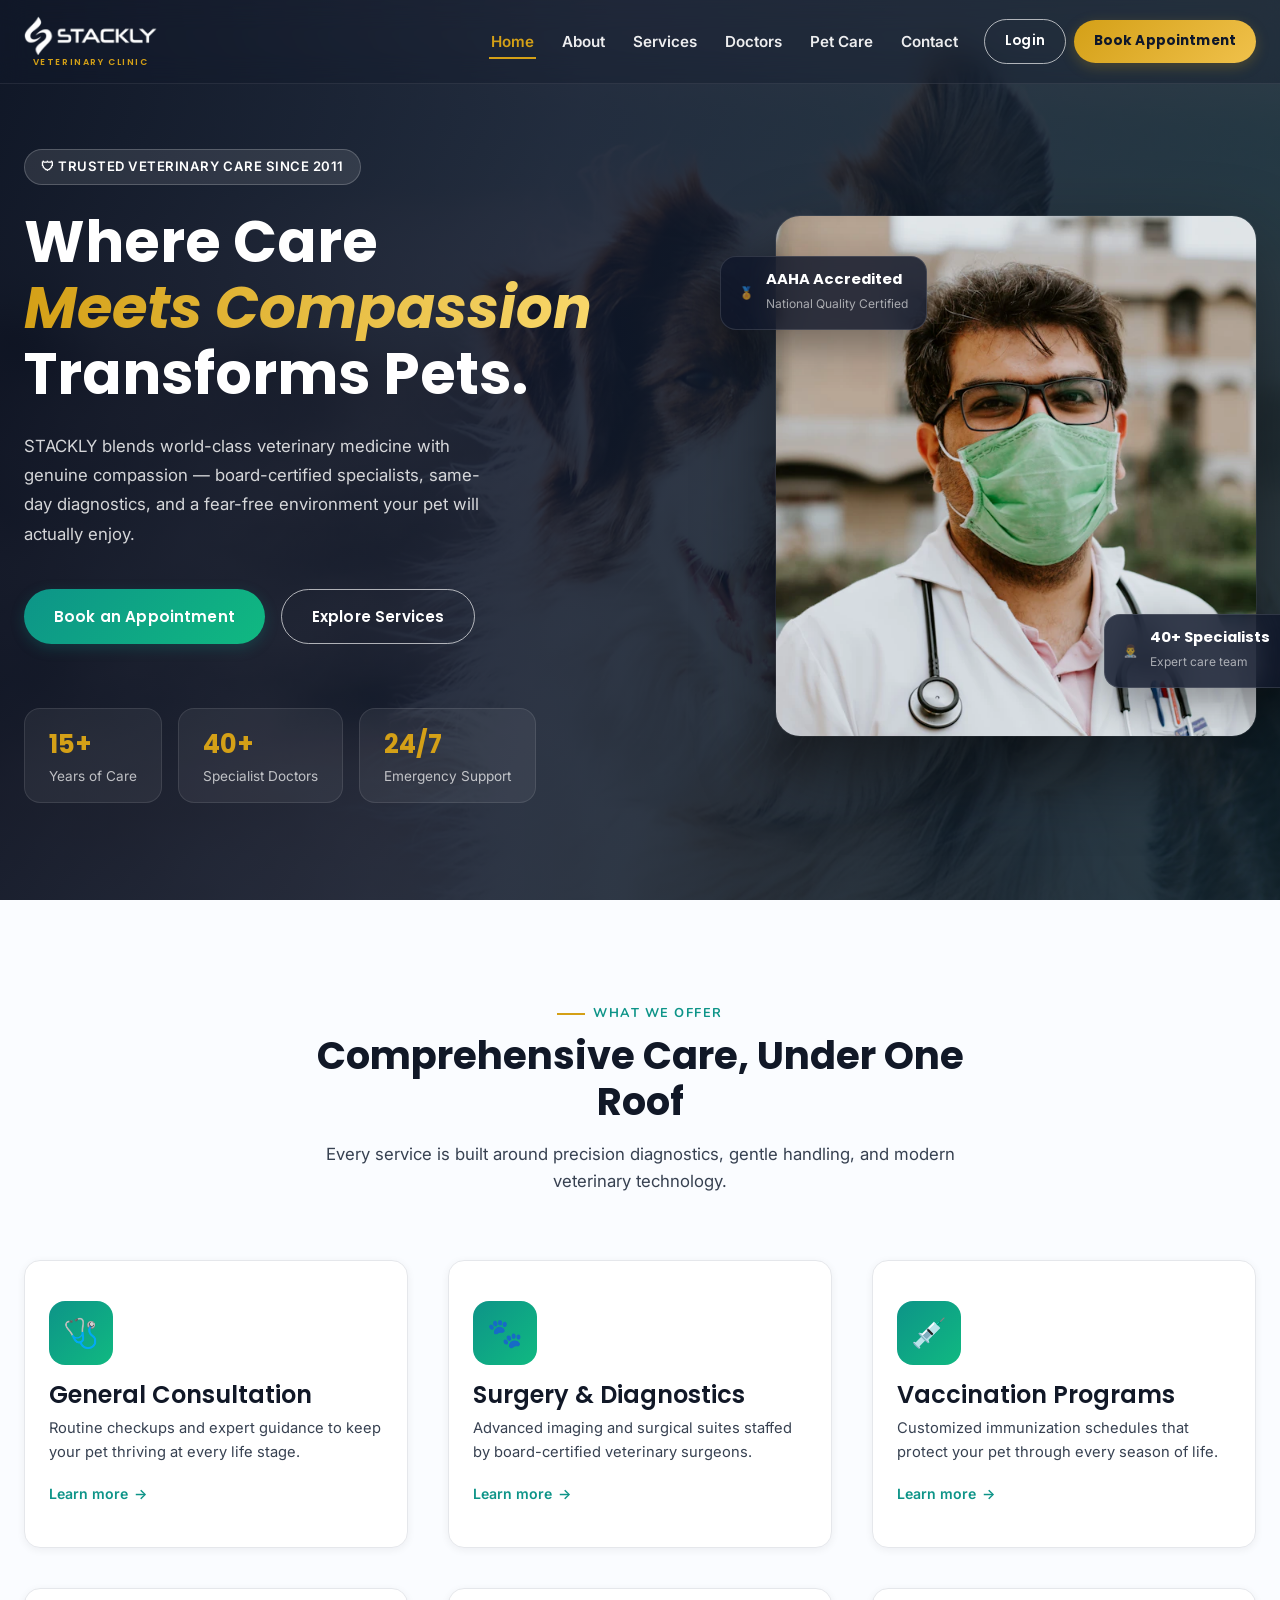
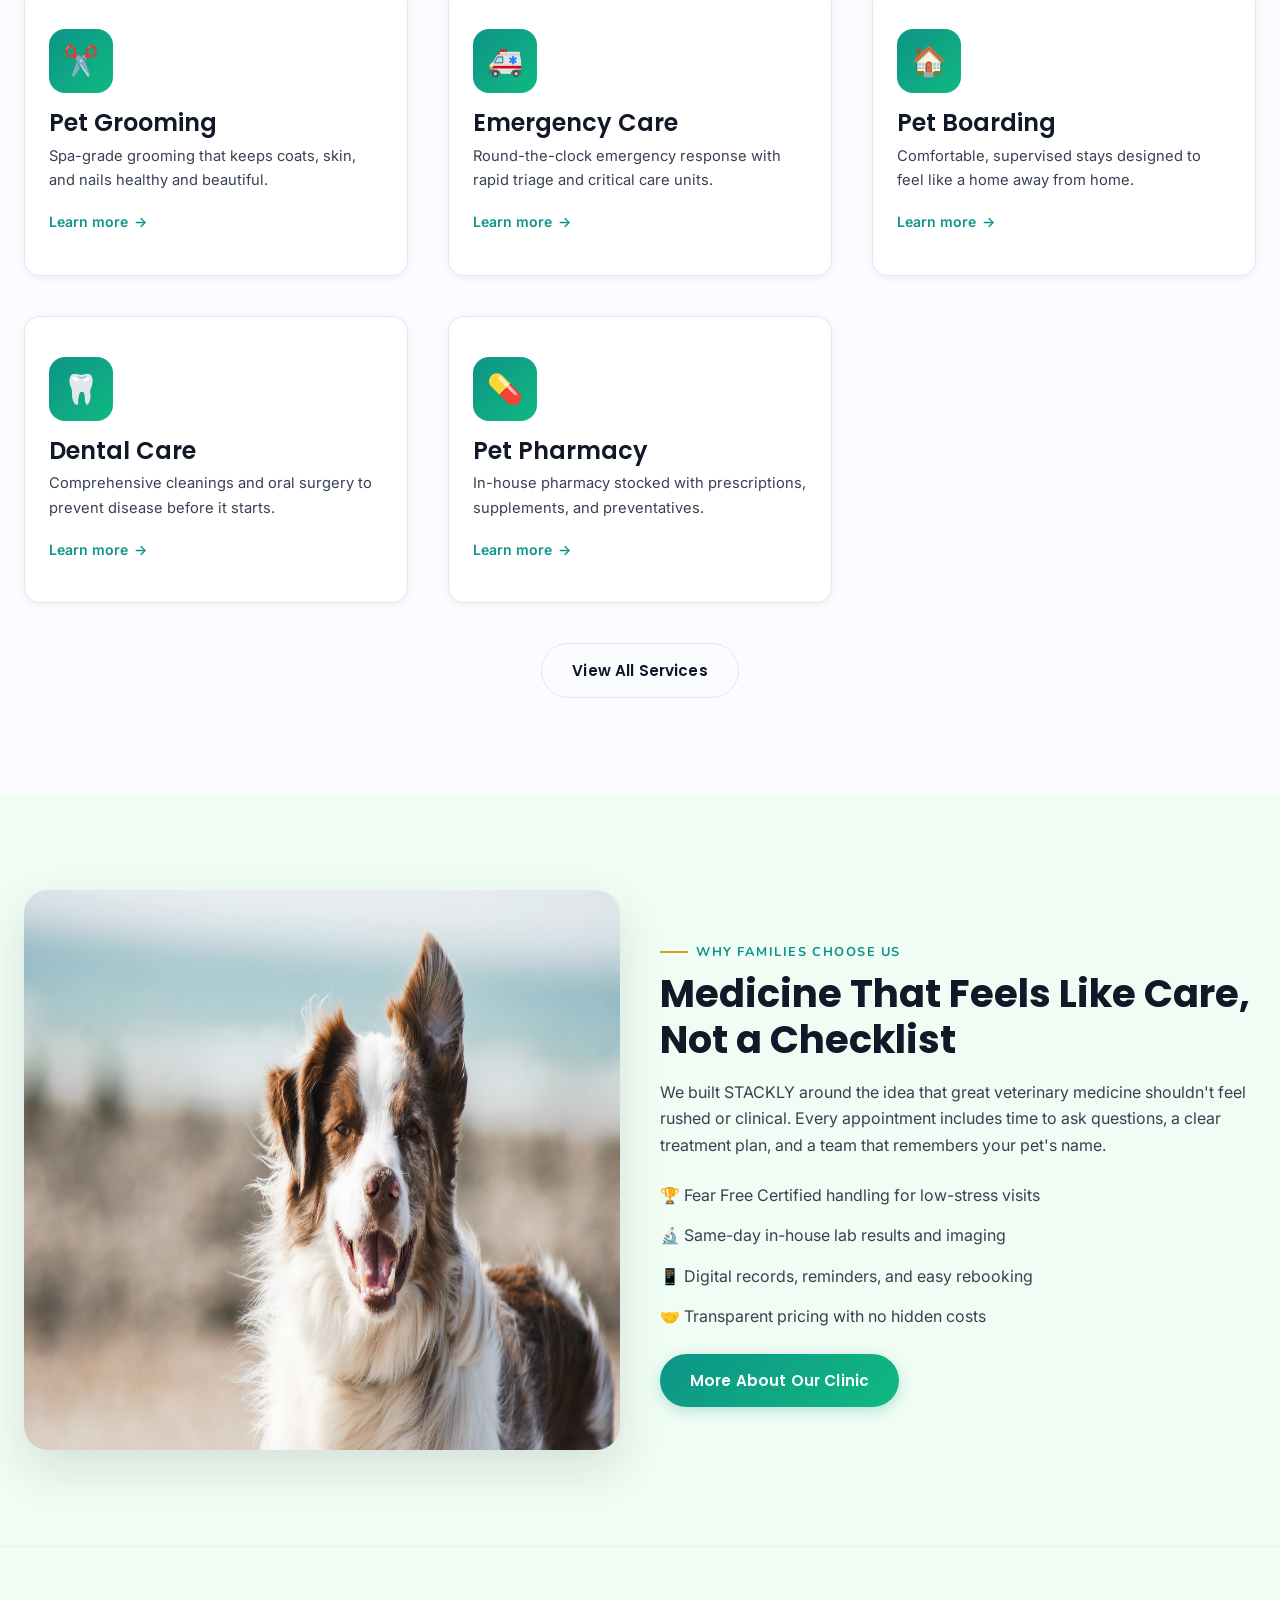
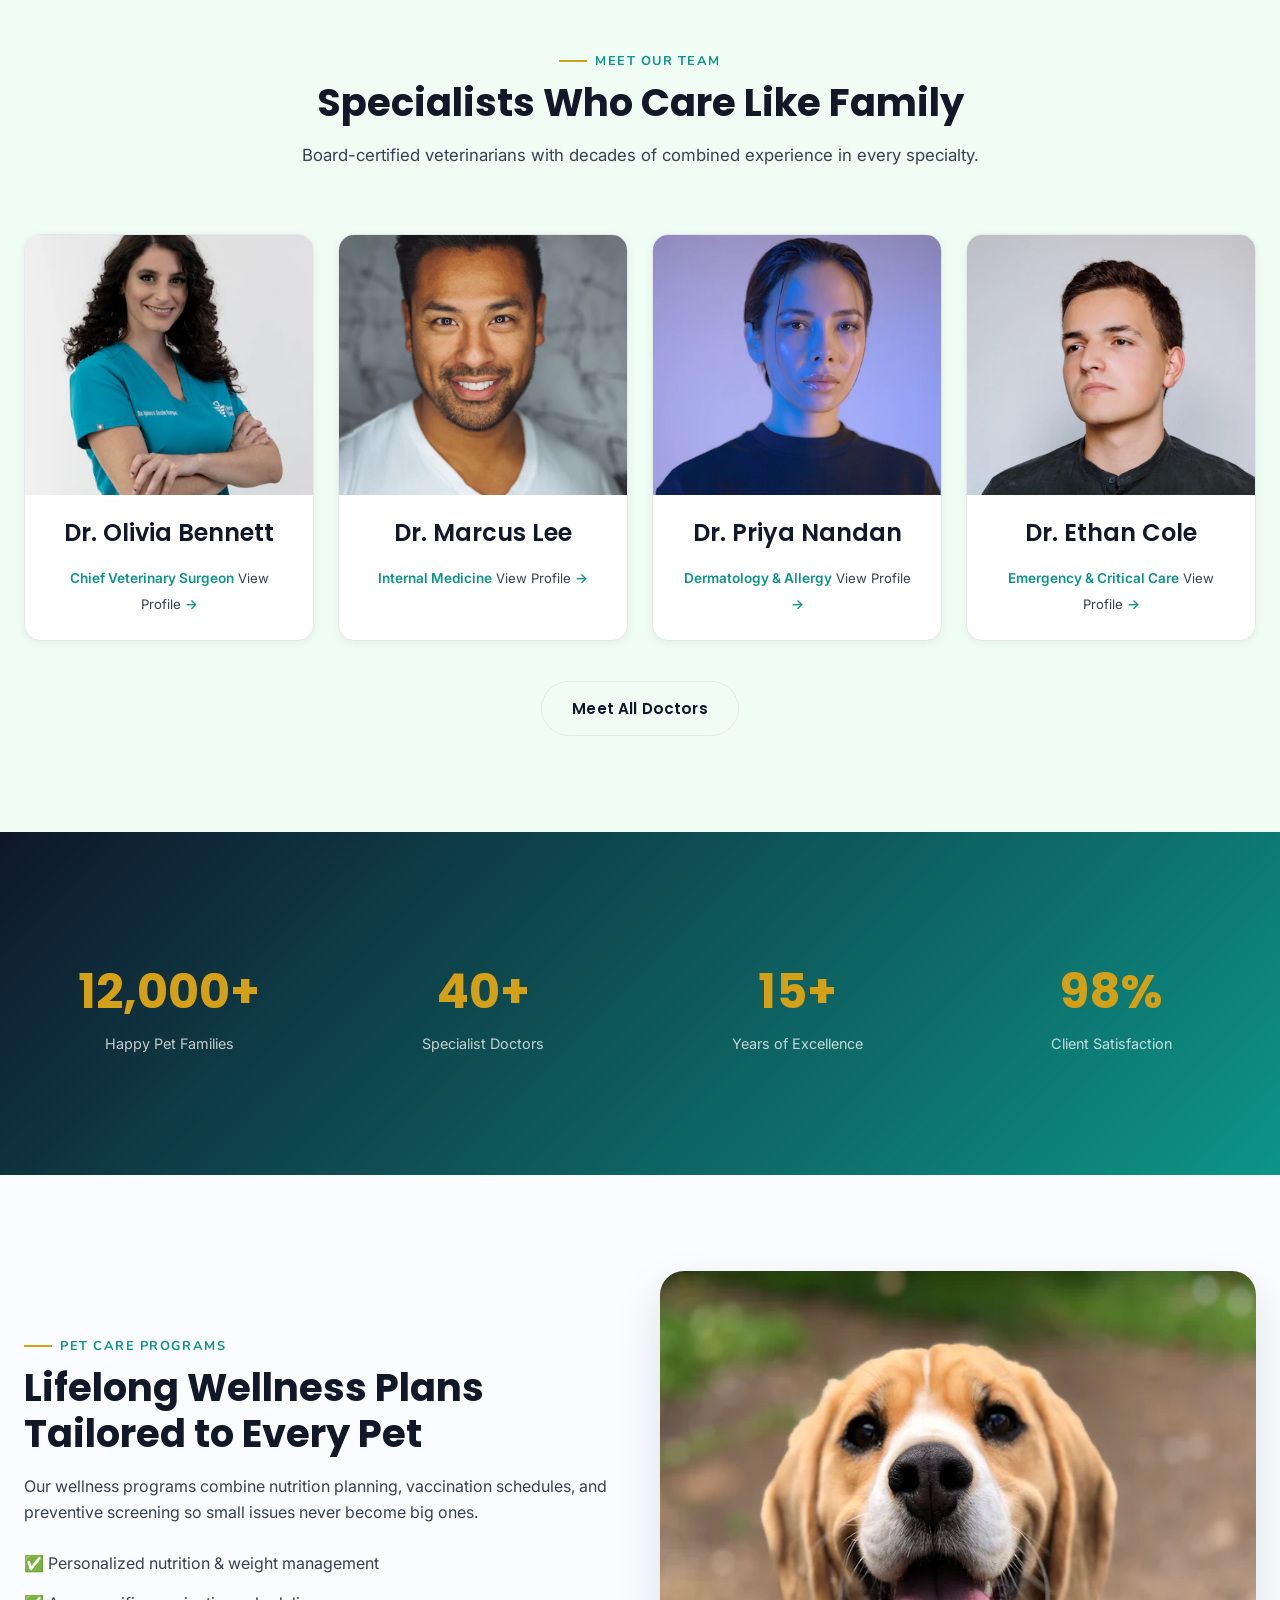
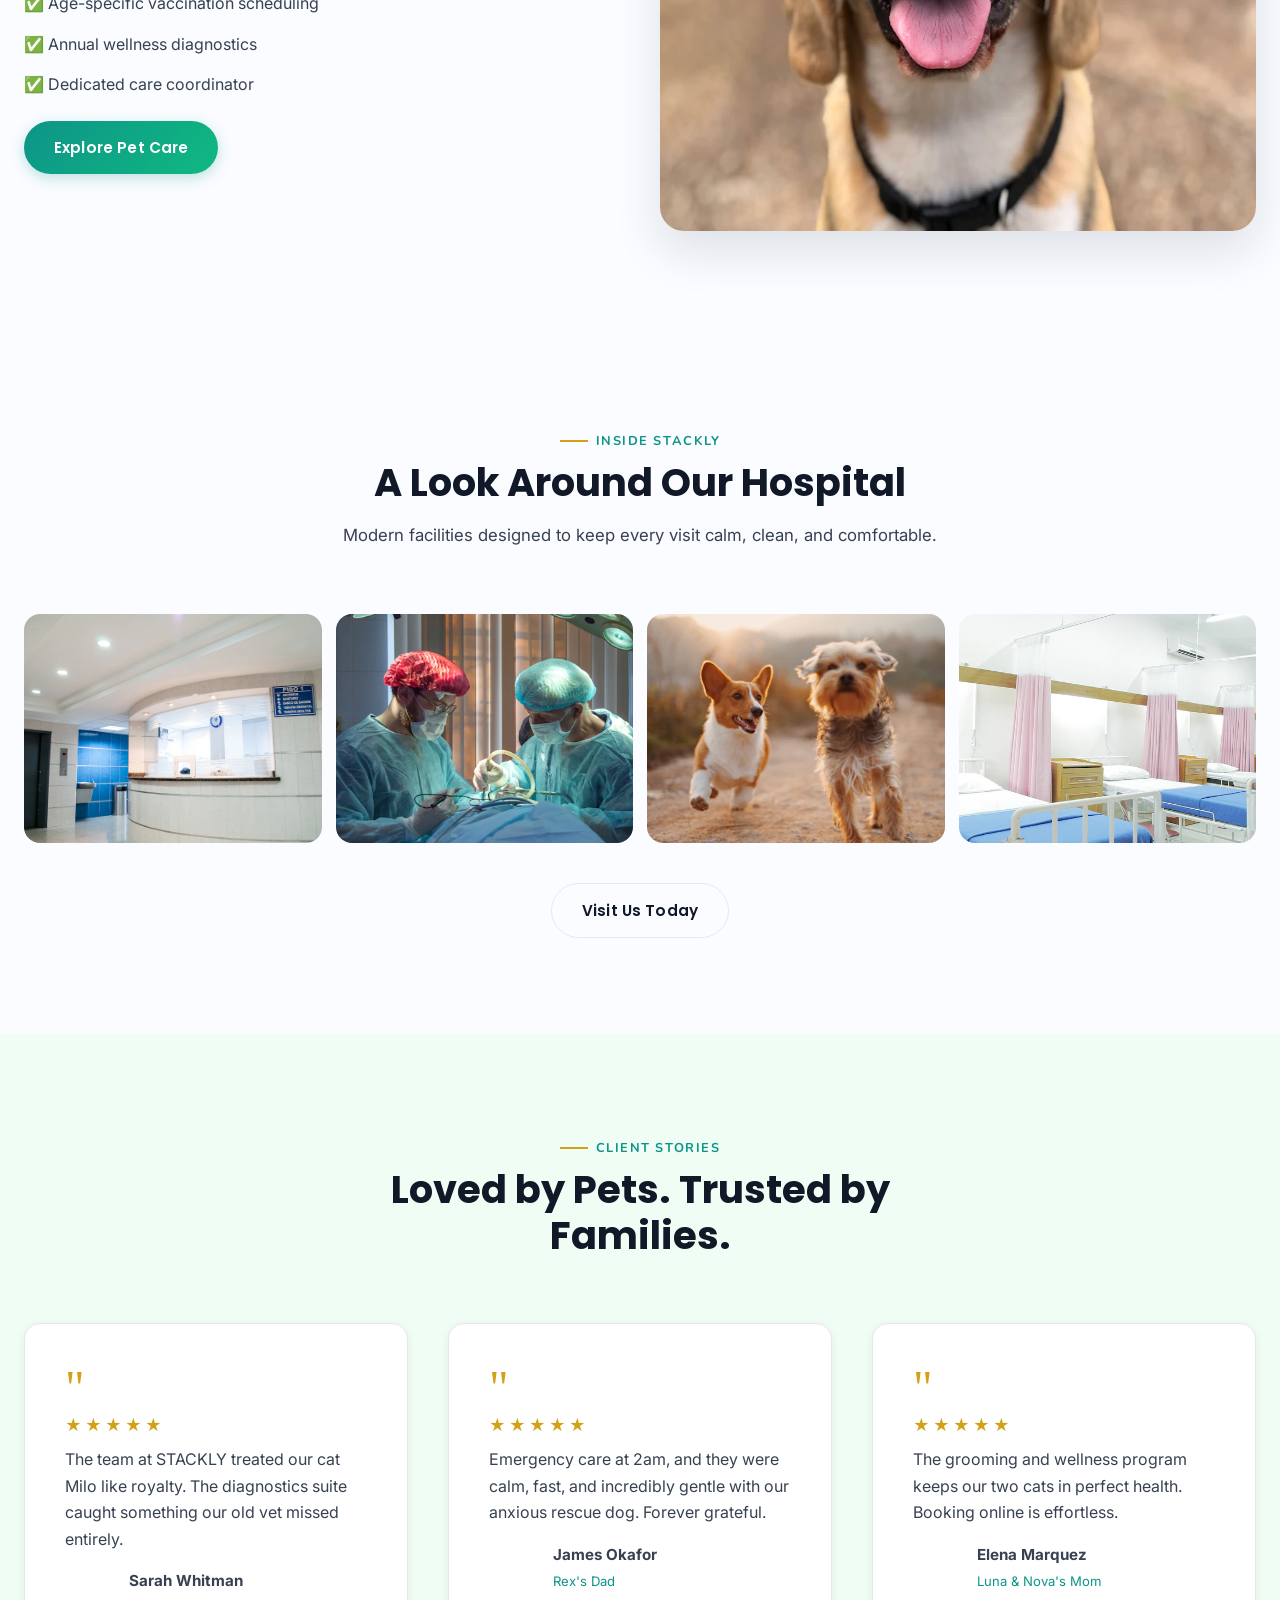
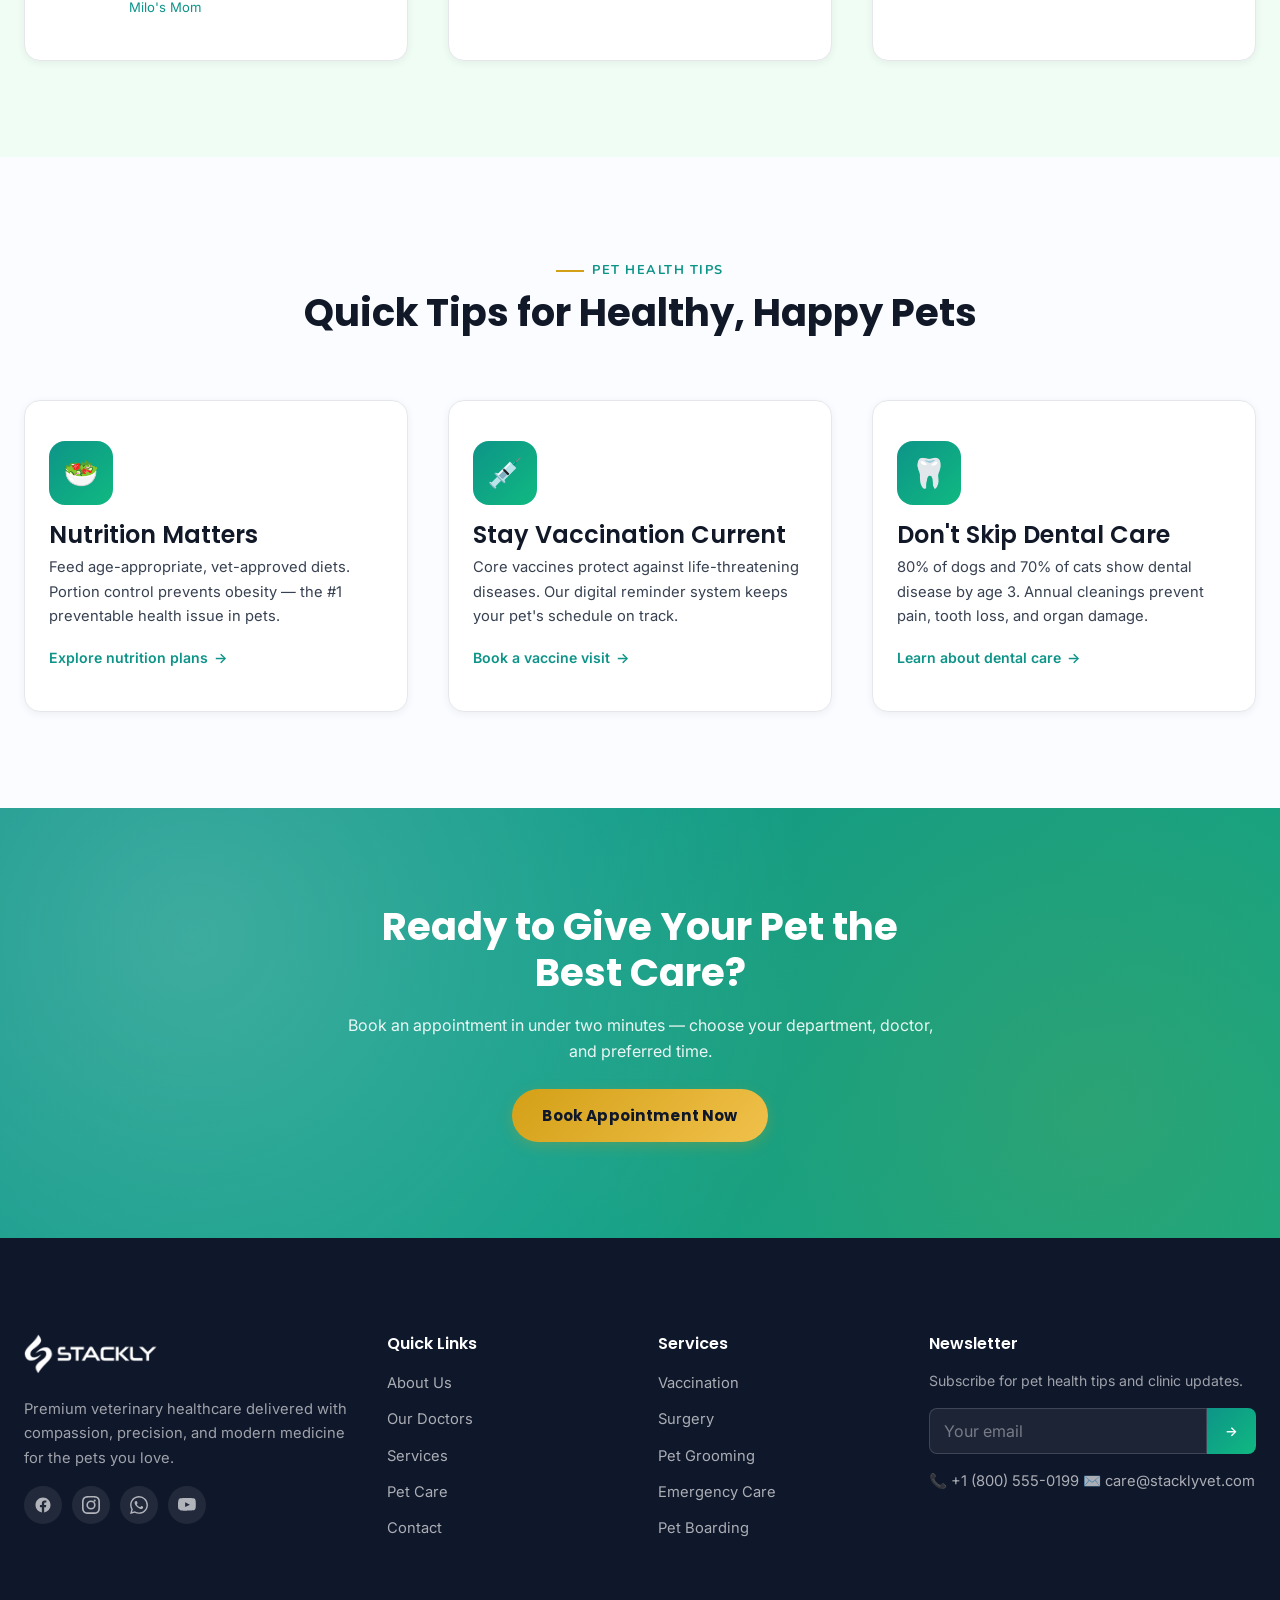
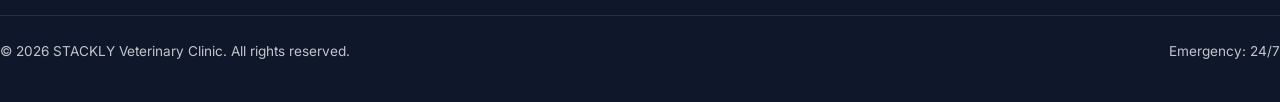
==== commit ee5739fb: "new updates final commit" ====
--- a/index.html
+++ b/index.html
@@ -26,7 +26,7 @@
     <!-- ================= HERO ================= -->
     <section class="hero" aria-label="Welcome">
       <div class="hero-media">
-        <img src="https://images.unsplash.com/photo-1587300003388-59208cc962cb?auto=format&fit=crop&w=1920&h=1080&q=80" alt="" loading="eager" class="hero-img">
+        <img src="Images/webp/hero-dog.webp" alt="" loading="eager" class="hero-img">
         <div class="hero-overlay"></div>
       </div>
       <div class="container hero-content">
@@ -54,7 +54,7 @@
         <!-- RIGHT -->
         <div class="hero-right" data-animate="zoom-in" data-delay="200">
           <div class="hero-img-frame">
-            <img src="https://images.unsplash.com/photo-1582750433449-648ed127bb54?auto=format&fit=crop&w=600&h=700&q=80" alt="STACKLY veterinary team" loading="eager">
+            <img src="Images/webp/vet-examining-dog.webp" alt="STACKLY veterinary team" loading="eager">
             <div class="hero-float-card hero-float-top">
               <span class="hero-float-icon">🏅</span>
               <div>
@@ -143,7 +143,7 @@
     <section class="section section-alt" aria-labelledby="why-heading">
       <div class="container grid-2" style="align-items:center;">
         <div data-animate="zoom-in">
-          <img src="https://images.unsplash.com/photo-1587300003388-59208cc962cb?auto=format&fit=crop&w=700&h=560&q=80" alt="Veterinary nurse comforting a small dog before treatment" loading="lazy" style="width:100%;border-radius:var(--radius-lg);box-shadow:var(--shadow-lg);" width="700" height="560">
+          <img src="Images/webp/hero-dog.webp" alt="Veterinary nurse comforting a small dog before treatment" loading="lazy" style="width:100%;border-radius:var(--radius-lg);box-shadow:var(--shadow-lg);" width="700" height="560">
         </div>
         <div data-animate="fade-up">
           <span class="eyebrow">Why Families Choose Us</span>
@@ -170,7 +170,7 @@
         </div>
         <div class="grid-4">
           <article class="card doctor-card" data-animate="zoom-in">
-            <div class="doctor-photo"><img src="https://images.unsplash.com/photo-1594824476967-48c8b964273f?auto=format&fit=crop&crop=faces&w=400&h=500&q=80" alt="Dr. Olivia Bennett" loading="lazy" width="400" height="500"></div>
+            <div class="doctor-photo"><img src="Images/webp/dr-olivia-bennett.webp" alt="Dr. Olivia Bennett" loading="lazy" width="400" height="500"><a href="appointments.html" class="book-overlay-btn">Book Appointment →</a></div>
             <div class="doctor-info">
               <h3>Dr. Olivia Bennett</h3>
               <span>Chief Veterinary Surgeon</span>
@@ -178,7 +178,7 @@
             </div>
           </article>
           <article class="card doctor-card" data-animate="zoom-in" data-delay="100">
-            <div class="doctor-photo"><img src="https://images.unsplash.com/photo-1507003211169-0a1dd7228f2d?auto=format&fit=crop&crop=faces&w=400&h=500&q=80" alt="Dr. Marcus Lee" loading="lazy" width="400" height="500"></div>
+            <div class="doctor-photo"><img src="Images/webp/dr-marcus-lee.webp" alt="Dr. Marcus Lee" loading="lazy" width="400" height="500"><a href="appointments.html" class="book-overlay-btn">Book Appointment →</a></div>
             <div class="doctor-info">
               <h3>Dr. Marcus Lee</h3>
               <span>Internal Medicine</span>
@@ -186,7 +186,7 @@
             </div>
           </article>
           <article class="card doctor-card" data-animate="zoom-in" data-delay="200">
-            <div class="doctor-photo"><img src="https://images.unsplash.com/photo-1534528741775-53994a69daeb?auto=format&fit=crop&crop=faces&w=400&h=500&q=80" alt="Dr. Priya Nandan" loading="lazy" width="400" height="500"></div>
+            <div class="doctor-photo"><img src="Images/webp/dr-priya-nandan.webp" alt="Dr. Priya Nandan" loading="lazy" width="400" height="500"><a href="appointments.html" class="book-overlay-btn">Book Appointment →</a></div>
             <div class="doctor-info">
               <h3>Dr. Priya Nandan</h3>
               <span>Dermatology &amp; Allergy</span>
@@ -194,7 +194,7 @@
             </div>
           </article>
           <article class="card doctor-card" data-animate="zoom-in" data-delay="300">
-            <div class="doctor-photo"><img src="https://images.unsplash.com/photo-1535713875002-d1d0cf377fde?auto=format&fit=crop&crop=faces&w=400&h=500&q=80" alt="Dr. Ethan Cole" loading="lazy" width="400" height="500"></div>
+            <div class="doctor-photo"><img src="Images/webp/dr-ethan-cole.webp" alt="Dr. Ethan Cole" loading="lazy" width="400" height="500"><a href="appointments.html" class="book-overlay-btn">Book Appointment →</a></div>
             <div class="doctor-info">
               <h3>Dr. Ethan Cole</h3>
               <span>Emergency &amp; Critical Care</span>
@@ -249,7 +249,7 @@
             <a href="pet-care.html" class="btn btn-primary">Explore Pet Care</a>
           </div>
           <div data-animate="zoom-in">
-            <img src="https://images.unsplash.com/photo-1543466835-00a7907e9de1?auto=format&fit=crop&w=700&h=560&q=80" alt="Veterinarian examining a happy golden retriever" loading="lazy" style="width:100%;border-radius:var(--radius-lg);box-shadow:var(--shadow-lg);" width="700" height="560">
+            <img src="Images/webp/dog-with-family.webp" alt="Veterinarian examining a happy golden retriever" loading="lazy" style="width:100%;border-radius:var(--radius-lg);box-shadow:var(--shadow-lg);" width="700" height="560">
           </div>
         </div>
       </div>
@@ -264,10 +264,10 @@
           <p>Modern facilities designed to keep every visit calm, clean, and comfortable.</p>
         </div>
         <div class="masonry" style="grid-template-columns:repeat(4,1fr);">
-          <div class="g-item" data-animate="zoom-in"><img src="https://images.unsplash.com/photo-1519494026892-80bbd2d6fd0d?auto=format&fit=crop&w=420&h=420&q=80" alt="Modern consultation room" loading="lazy" width="420" height="420"><div class="g-overlay">Consultation Room</div></div>
-          <div class="g-item" data-animate="zoom-in" data-delay="50"><img src="https://images.unsplash.com/photo-1551601651-2a8555f1a136?auto=format&fit=crop&w=420&h=420&q=80" alt="Sterile surgical suite" loading="lazy" width="420" height="420"><div class="g-overlay">Surgical Suite</div></div>
-          <div class="g-item" data-animate="zoom-in" data-delay="100"><img src="https://images.unsplash.com/photo-1548199973-03cce0bbc87b?auto=format&fit=crop&w=420&h=420&q=80" alt="Comfortable pet boarding suite" loading="lazy" width="420" height="420"><div class="g-overlay">Boarding Wing</div></div>
-          <div class="g-item" data-animate="zoom-in" data-delay="150"><img src="https://images.unsplash.com/photo-1538108149393-fbbd81895907?auto=format&fit=crop&w=420&h=420&q=80" alt="Diagnostic imaging lab" loading="lazy" width="420" height="420"><div class="g-overlay">Diagnostic Lab</div></div>
+          <div class="g-item" data-animate="zoom-in"><img src="Images/webp/clinic-reception.webp" alt="Modern consultation room" loading="lazy" width="420" height="420"><div class="g-overlay">Consultation Room</div></div>
+          <div class="g-item" data-animate="zoom-in" data-delay="50"><img src="Images/webp/surgical-suite.webp" alt="Sterile surgical suite" loading="lazy" width="420" height="420"><div class="g-overlay">Surgical Suite</div></div>
+          <div class="g-item" data-animate="zoom-in" data-delay="100"><img src="Images/webp/pet-boarding.webp" alt="Comfortable pet boarding suite" loading="lazy" width="420" height="420"><div class="g-overlay">Boarding Wing</div></div>
+          <div class="g-item" data-animate="zoom-in" data-delay="150"><img src="Images/webp/vet-team.webp" alt="Diagnostic imaging lab" loading="lazy" width="420" height="420"><div class="g-overlay">Diagnostic Lab</div></div>
         </div>
         <div class="text-center" style="margin-top:2.5rem;">
           <a href="contact.html" class="btn btn-outline-dark">Visit Us Today</a>
--- a/assets/css/base.css
+++ b/assets/css/base.css
@@ -4,7 +4,10 @@
 
 *, *::before, *::after { box-sizing: border-box; }
 
-html { scroll-behavior: smooth; }
+html {
+  scroll-behavior: smooth;
+  overflow-x: hidden;
+}
 
 body {
   margin: 0;
@@ -14,6 +17,7 @@
   line-height: 1.65;
   font-size: 16px;
   -webkit-font-smoothing: antialiased;
+  overflow-x: hidden;
 }
 
 img, picture, video { max-width: 100%; display: block; }
--- a/assets/css/layout.css
+++ b/assets/css/layout.css
@@ -232,6 +232,7 @@
   border-radius: var(--radius-sm) 0 0 var(--radius-sm);
 }
 .newsletter-form input::placeholder { color: rgba(255,255,255,0.4); }
+.newsletter-form input.is-error { border-color: var(--color-error); }
 .newsletter-form button {
   border: none;
   padding: 0 18px;
@@ -286,8 +287,8 @@
 @media (max-width: 900px) {
   .main-nav {
     position: fixed;
-    top: 0; right: -100%;
-    width: min(360px, 86%);
+    top: 0; right: -100vw;
+    width: min(360px, 86vw);
     height: 100vh;
     background: var(--color-navy);
     flex-direction: column;
@@ -296,6 +297,7 @@
     gap: var(--space-lg);
     transition: right var(--t-base);
     overflow-y: auto;
+    overflow-x: hidden;
   }
   .main-nav.is-open { right: 0; box-shadow: var(--shadow-lg); }
   .nav-list { flex-direction: column; align-items: flex-start; gap: 1.25rem; width: 100%; }
@@ -312,7 +314,8 @@
   .mega-menu a { color: rgba(255,255,255,0.8) !important; }
   .mega-menu a:hover { background: rgba(255,255,255,0.08); color: var(--color-gold) !important; }
   .nav-toggle { display: flex; }
-  .nav-cta { width: 100%; }
+  .nav-cta { width: 100%; flex-direction: column; align-items: stretch; gap: 12px; }
+  .nav-cta .btn { width: 100%; text-align: center; justify-content: center; }
 }
 
 @media (max-width: 768px) {
--- a/assets/css/components.css
+++ b/assets/css/components.css
@@ -134,8 +134,7 @@
 .doctor-card .doctor-photo img { width: 100%; height: 100%; object-fit: cover; transition: transform 0.55s var(--ease); }
 .doctor-card:hover .doctor-photo img { transform: scale(1.08); }
 /* Overlay CTA on hover */
-.doctor-card .doctor-photo::after {
-  content: 'Book Appointment →';
+.doctor-photo .book-overlay-btn {
   position: absolute; bottom: 0; left: 0; right: 0;
   background: linear-gradient(0deg, rgba(13,148,136,0.96) 0%, transparent 100%);
   color: #fff;
@@ -143,10 +142,15 @@
   font-weight: 700;
   font-size: 0.88rem;
   padding: 28px 16px 14px;
+  text-align: center;
+  display: block;
   transform: translateY(100%);
   transition: transform 0.35s var(--ease);
 }
-.doctor-card:hover .doctor-photo::after { transform: translateY(0); }
+.doctor-card:hover .book-overlay-btn,
+.doctor-detail-card:hover .book-overlay-btn { transform: translateY(0); }
+.doctor-detail-card .doctor-photo { height: 260px; overflow: hidden; position: relative; }
+.doctor-detail-card:hover .doctor-photo img { transform: scale(1.08); }
 .doctor-card .doctor-info { padding: var(--space-md); }
 .doctor-card .doctor-info span { color: var(--color-teal); font-weight: 600; font-size: 0.85rem; }
 .doctor-card .doctor-social { display: flex; justify-content: center; gap: 8px; margin-top: var(--space-xs); }
@@ -248,12 +252,26 @@
 }
 .form-control {
   width: 100%;
+  max-width: 100%;
+  box-sizing: border-box;
   padding: 14px 16px;
   border: 1.5px solid var(--color-border);
   border-radius: var(--radius-sm);
   background: var(--color-card);
   color: var(--color-body);
   transition: border-color var(--t-fast), box-shadow var(--t-fast);
+}
+select.form-control {
+  appearance: none;
+  -webkit-appearance: none;
+  background-image: url("data:image/svg+xml,%3Csvg xmlns='http://www.w3.org/2000/svg' width='12' height='8' viewBox='0 0 12 8'%3E%3Cpath d='M1 1l5 5 5-5' stroke='%23374151' stroke-width='1.5' fill='none' stroke-linecap='round'/%3E%3C/svg%3E");
+  background-repeat: no-repeat;
+  background-position: right 14px center;
+  padding-right: 36px;
+  cursor: pointer;
+  text-overflow: ellipsis;
+  overflow: hidden;
+  white-space: nowrap;
 }
 .form-control:focus {
   border-color: var(--color-teal);
@@ -293,7 +311,8 @@
 /* Auth card */
 .auth-wrap {
   padding-top: 72px;
-  min-height: 100vh;
+  height: 100vh;
+  overflow: hidden;
   display: grid;
   grid-template-columns: 1fr 1fr;
 }
@@ -304,9 +323,6 @@
   justify-content: center;
   padding: var(--space-2xl);
   color: #fff;
-  position: sticky;
-  top: 72px;
-  height: calc(100vh - 72px);
   overflow: hidden;
 }
 .auth-visual::before {
@@ -316,27 +332,16 @@
 }
 .auth-visual h2 { color: #fff; position: relative; }
 .auth-visual .auth-brand {
-  display: flex;
-  align-items: center;
-  gap: 12px;
   margin-bottom: var(--space-lg);
   text-decoration: none;
 }
 .auth-visual .auth-brand img {
-  width: 48px; height: 48px;
-}
-.auth-visual .auth-brand span {
-  font-family: var(--font-heading);
-  font-size: 0.6rem;
-  font-weight: 700;
-  letter-spacing: 0.18em;
-  color: var(--color-gold);
-  line-height: 1;
+  height: 48px;
+  width: auto;
 }
 .auth-form-side {
   display: flex; align-items: flex-start; justify-content: center;
   padding: var(--space-lg);
-  height: calc(100vh - 72px);
   overflow-y: auto;
 }
 .auth-back-btn {
@@ -511,7 +516,7 @@
   box-shadow: 0 0 0 2px rgba(13,148,136,0.3);
 }
 
-.dash-main { background: var(--color-bg); }
+.dash-main { background: var(--color-bg); min-width: 0; overflow-x: hidden; }
 .dash-topbar {
   display: flex; align-items: center; justify-content: space-between;
   padding: var(--space-sm) var(--space-md);
@@ -569,9 +574,9 @@
 }
 
 @media (max-width: 900px) {
-  .auth-wrap { grid-template-columns: 1fr; min-height: auto; }
+  .auth-wrap { grid-template-columns: 1fr; height: auto; overflow: visible; }
   .auth-visual { display: none; }
-  .auth-form-side { height: auto; overflow-y: visible; padding-top: var(--space-lg); }
+  .auth-form-side { overflow-y: visible; padding-top: var(--space-lg); }
   .auth-form-side .auth-card { margin: 0; padding: 0; }
   .dash-shell { grid-template-columns: 1fr; }
   .dash-sidebar { position: fixed; left: -280px; width: 270px; z-index: 1200; transition: left var(--t-base); }
@@ -584,6 +589,9 @@
 }
 
 @media (max-width: 480px) {
+  .form-group { max-width: 100%; }
+  select.form-control { max-width: 100%; font-size: 0.9rem; }
+  input[type="date"].form-control { max-width: 100%; font-size: 0.9rem; }
   .stats-row { grid-template-columns: 1fr 1fr; }
   .masonry { grid-template-columns: 1fr 1fr; }
   .kpi-grid { grid-template-columns: 1fr; }
--- a/assets/css/home.css
+++ b/assets/css/home.css
@@ -196,10 +196,10 @@
     gap: 2.5rem;
   }
   .hero-right { justify-content: center; }
-  .hero-img-frame { max-width: 400px; }
+  .hero-img-frame { max-width: 400px; overflow: hidden; }
   .hero-img-frame img { height: 380px; }
-  .hero-float-top { left: -20px; top: 24px; }
-  .hero-float-bottom { right: -20px; bottom: 32px; }
+  .hero-float-top { left: 12px; top: 24px; }
+  .hero-float-bottom { right: 12px; bottom: 32px; }
 }
 
 @media (max-width: 600px) {
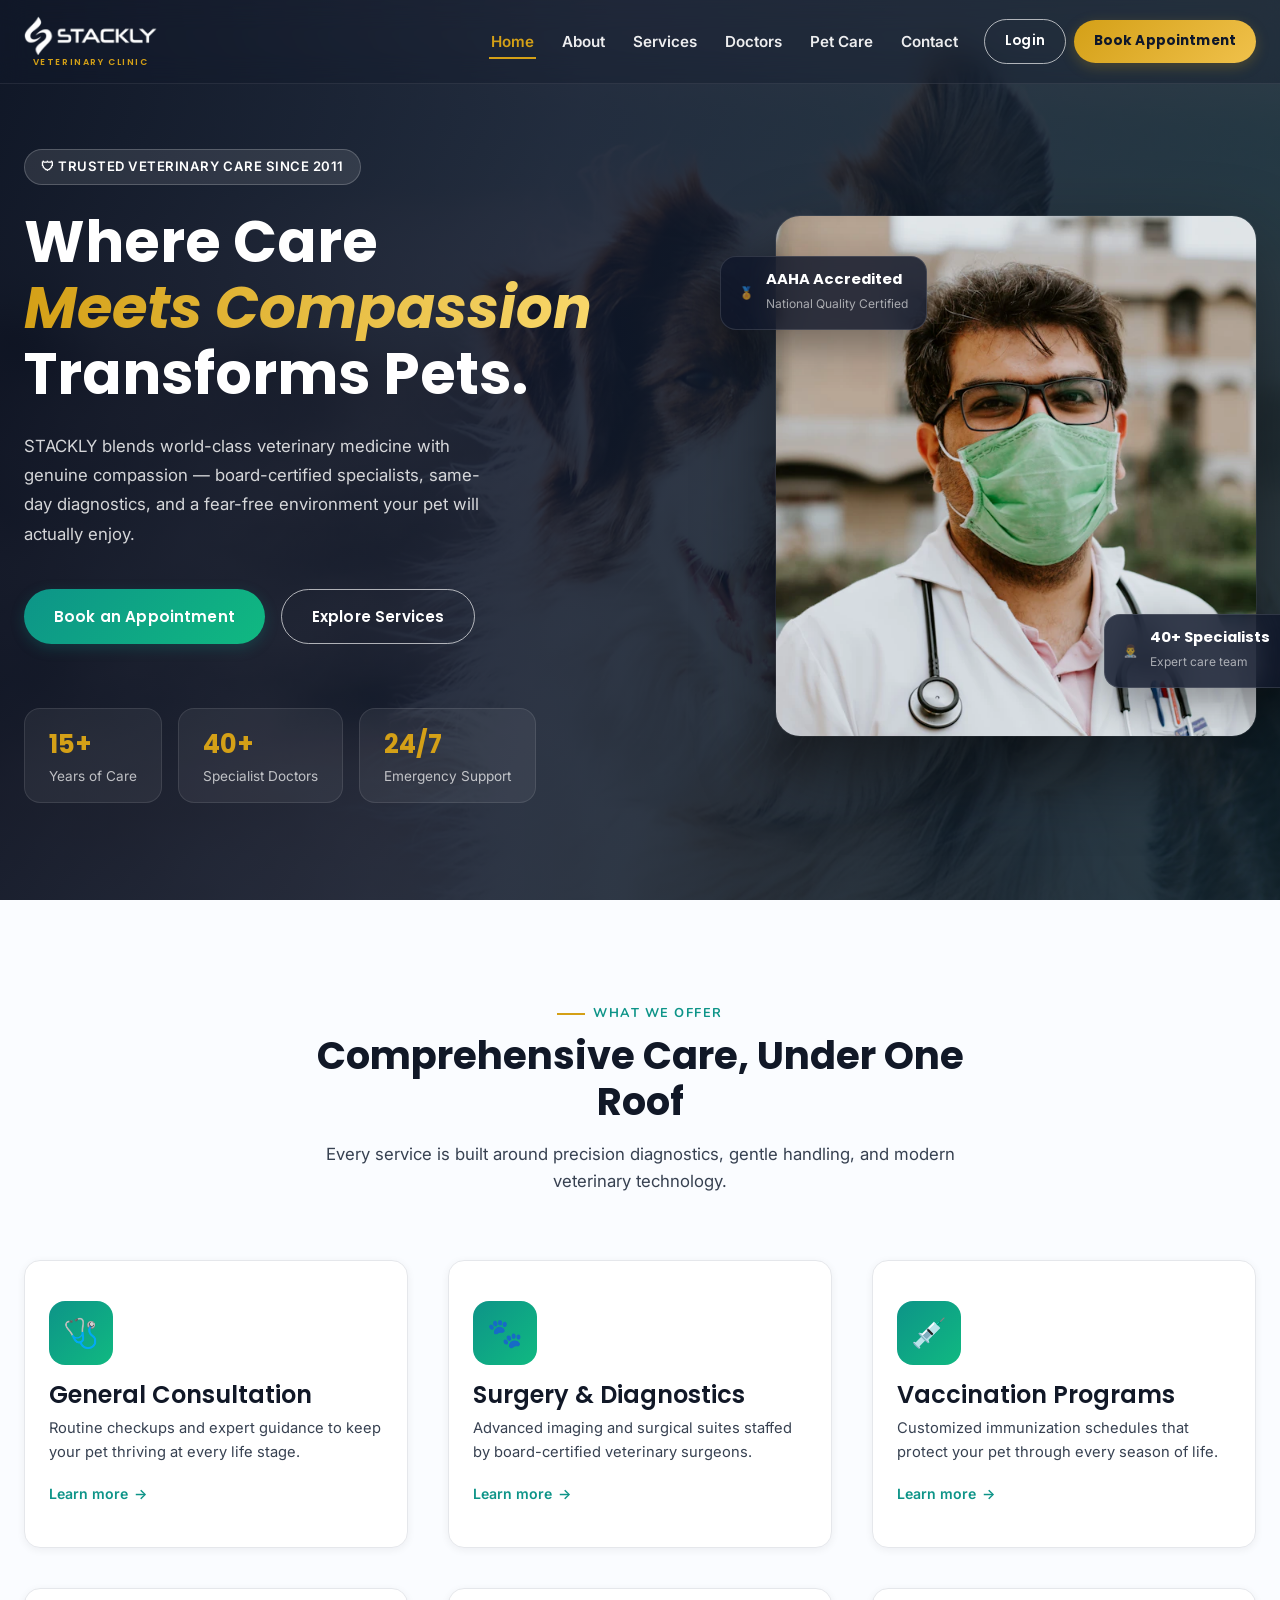
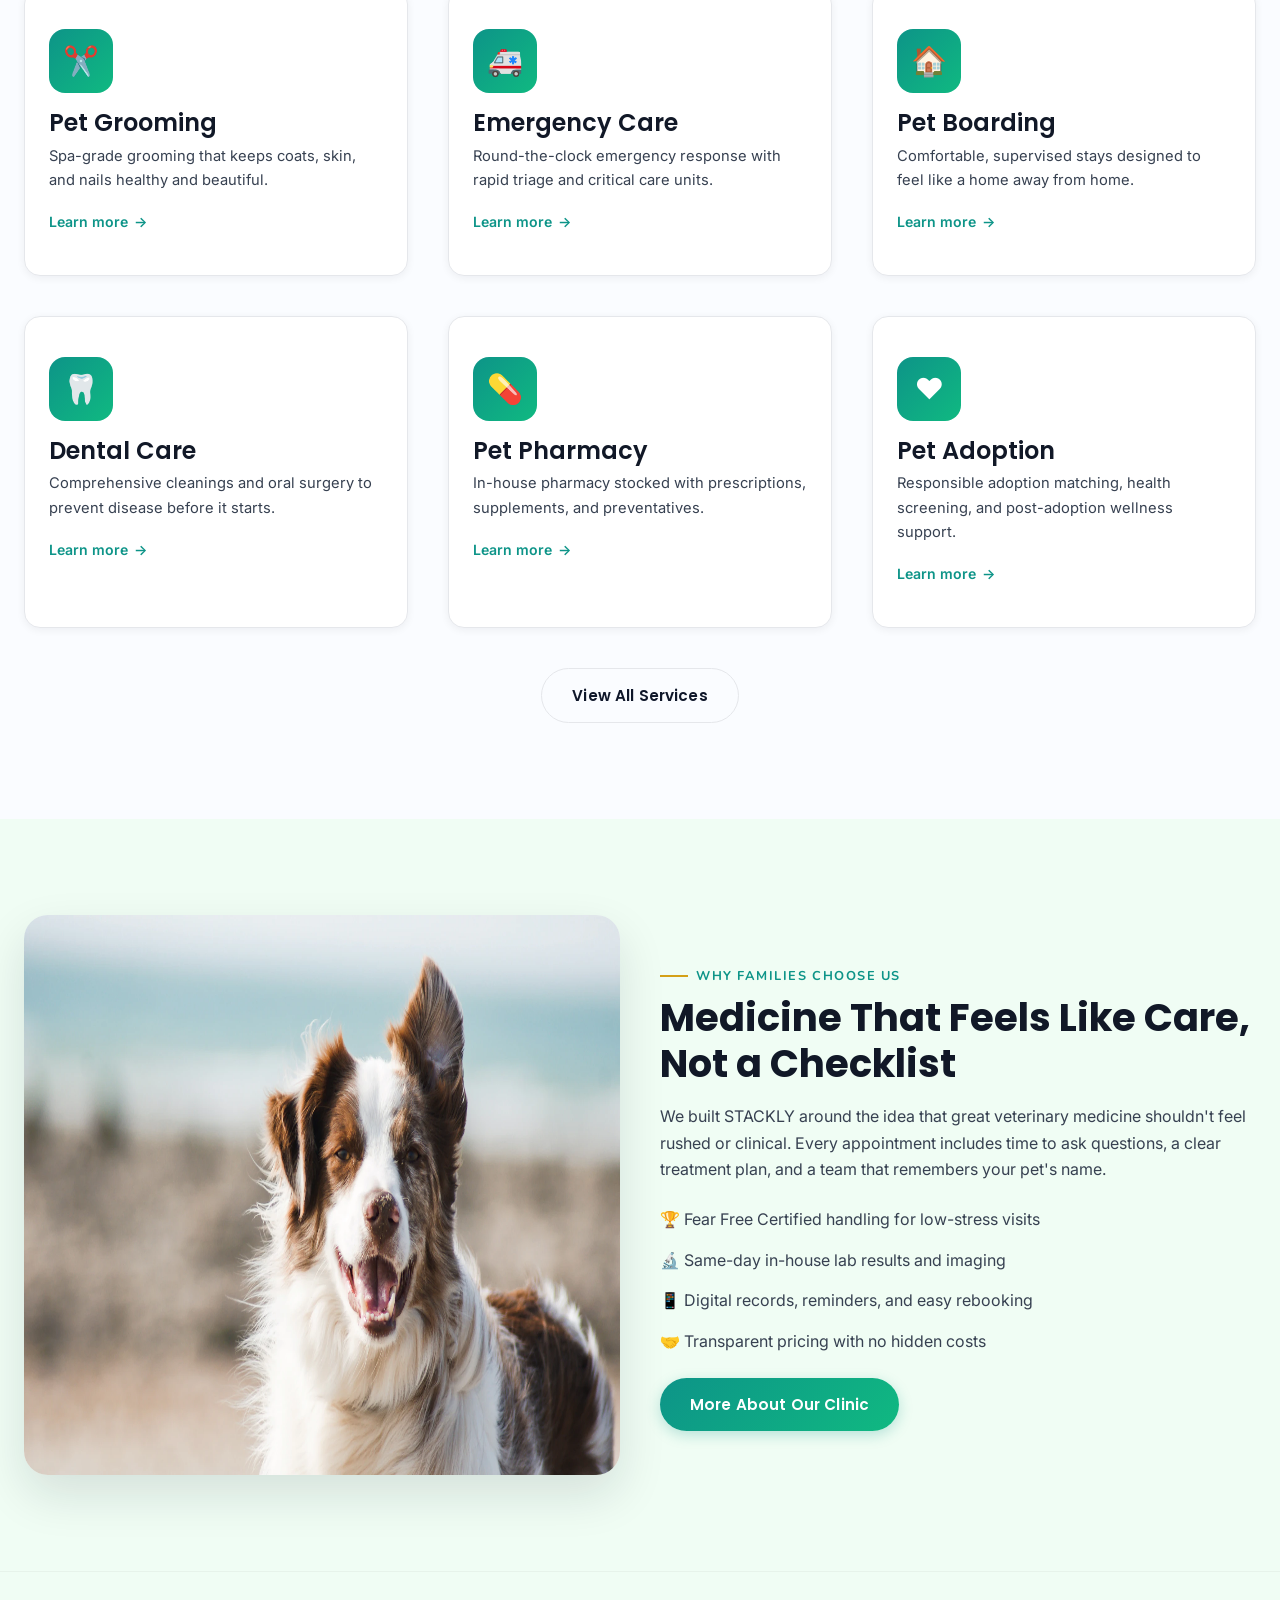
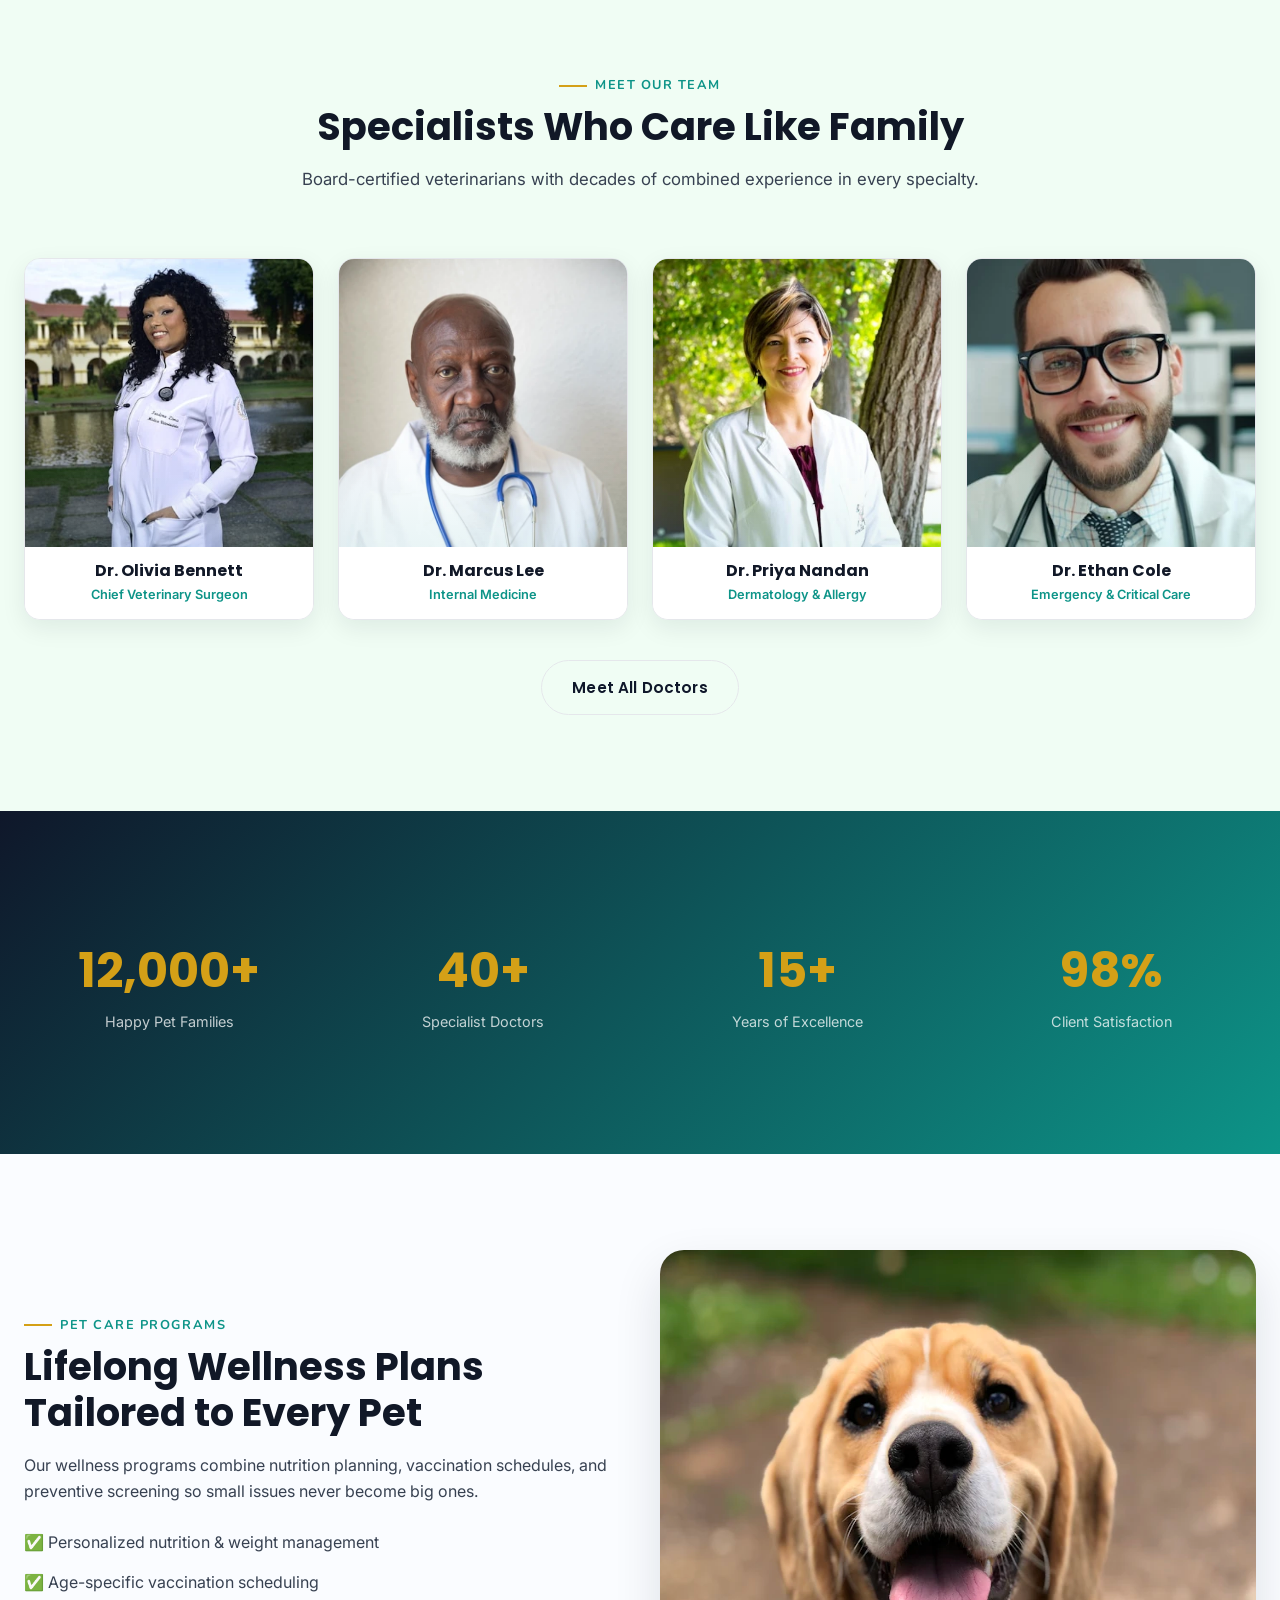
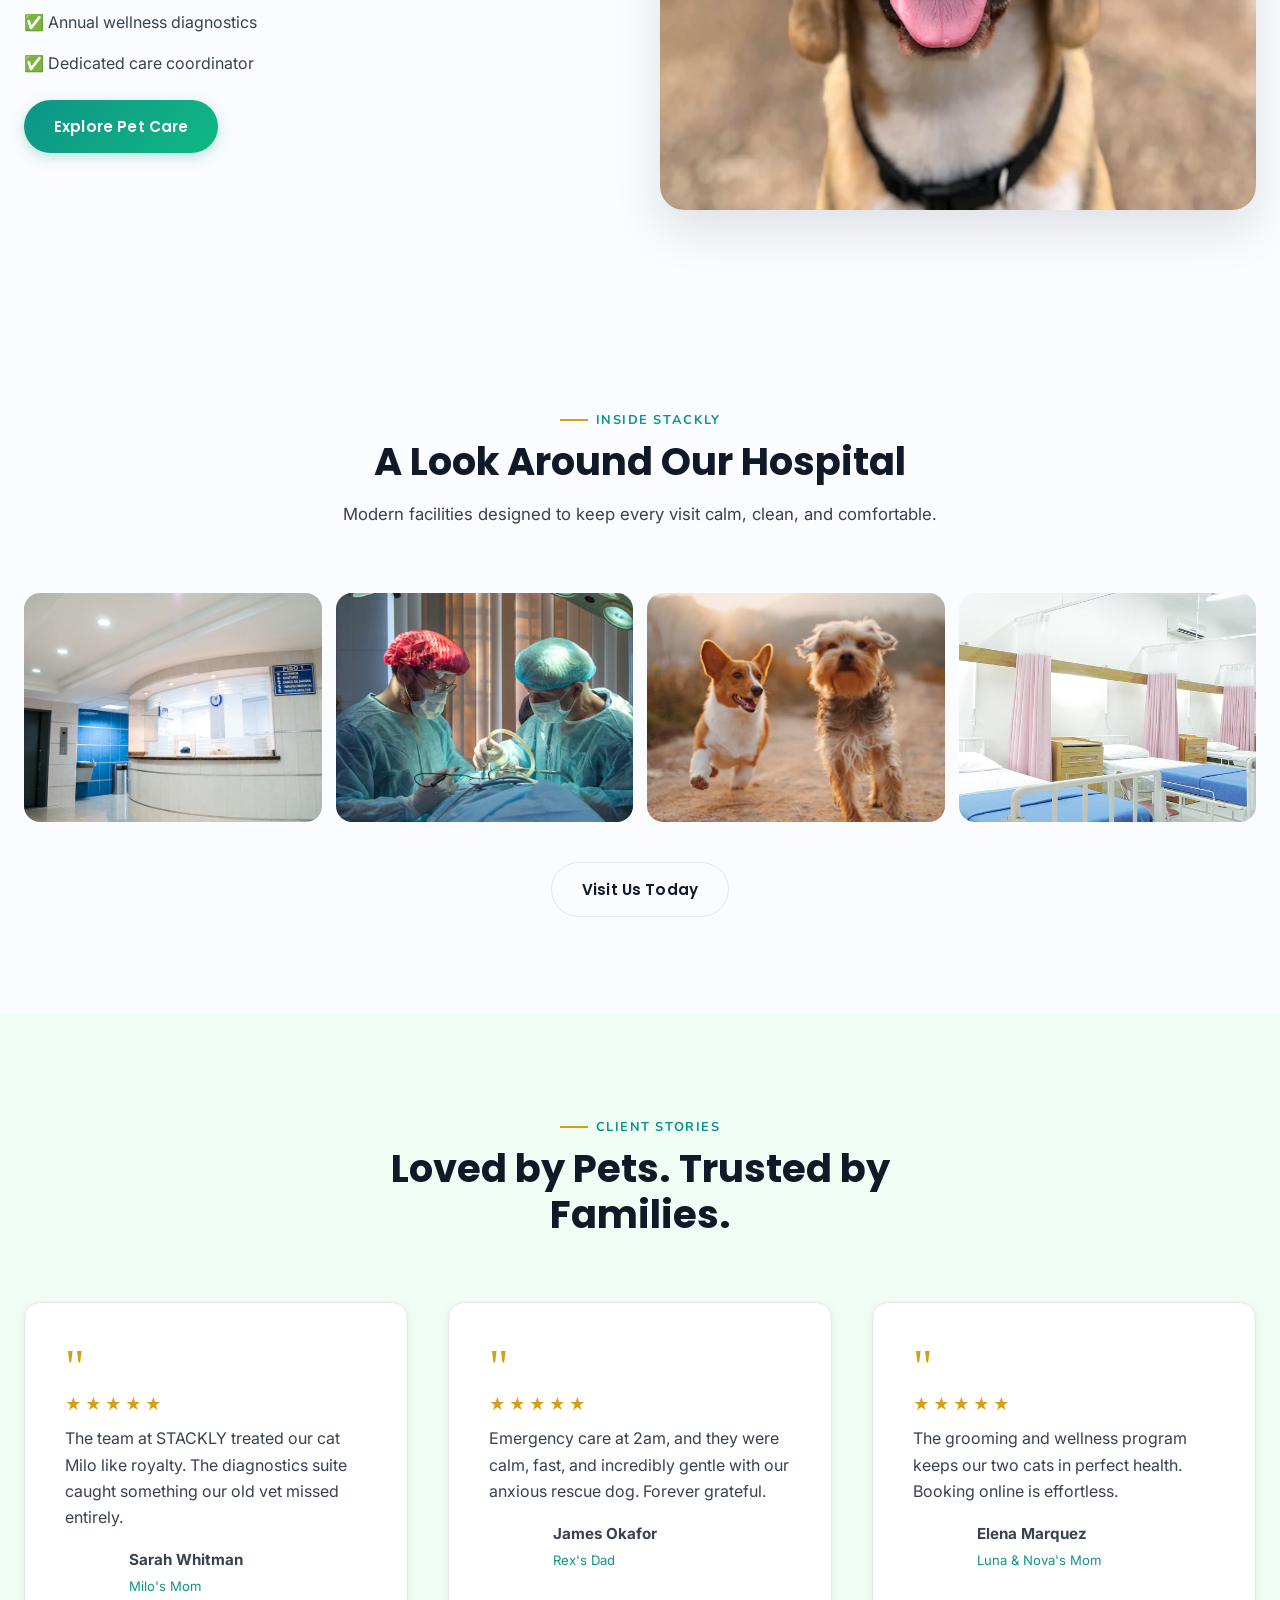
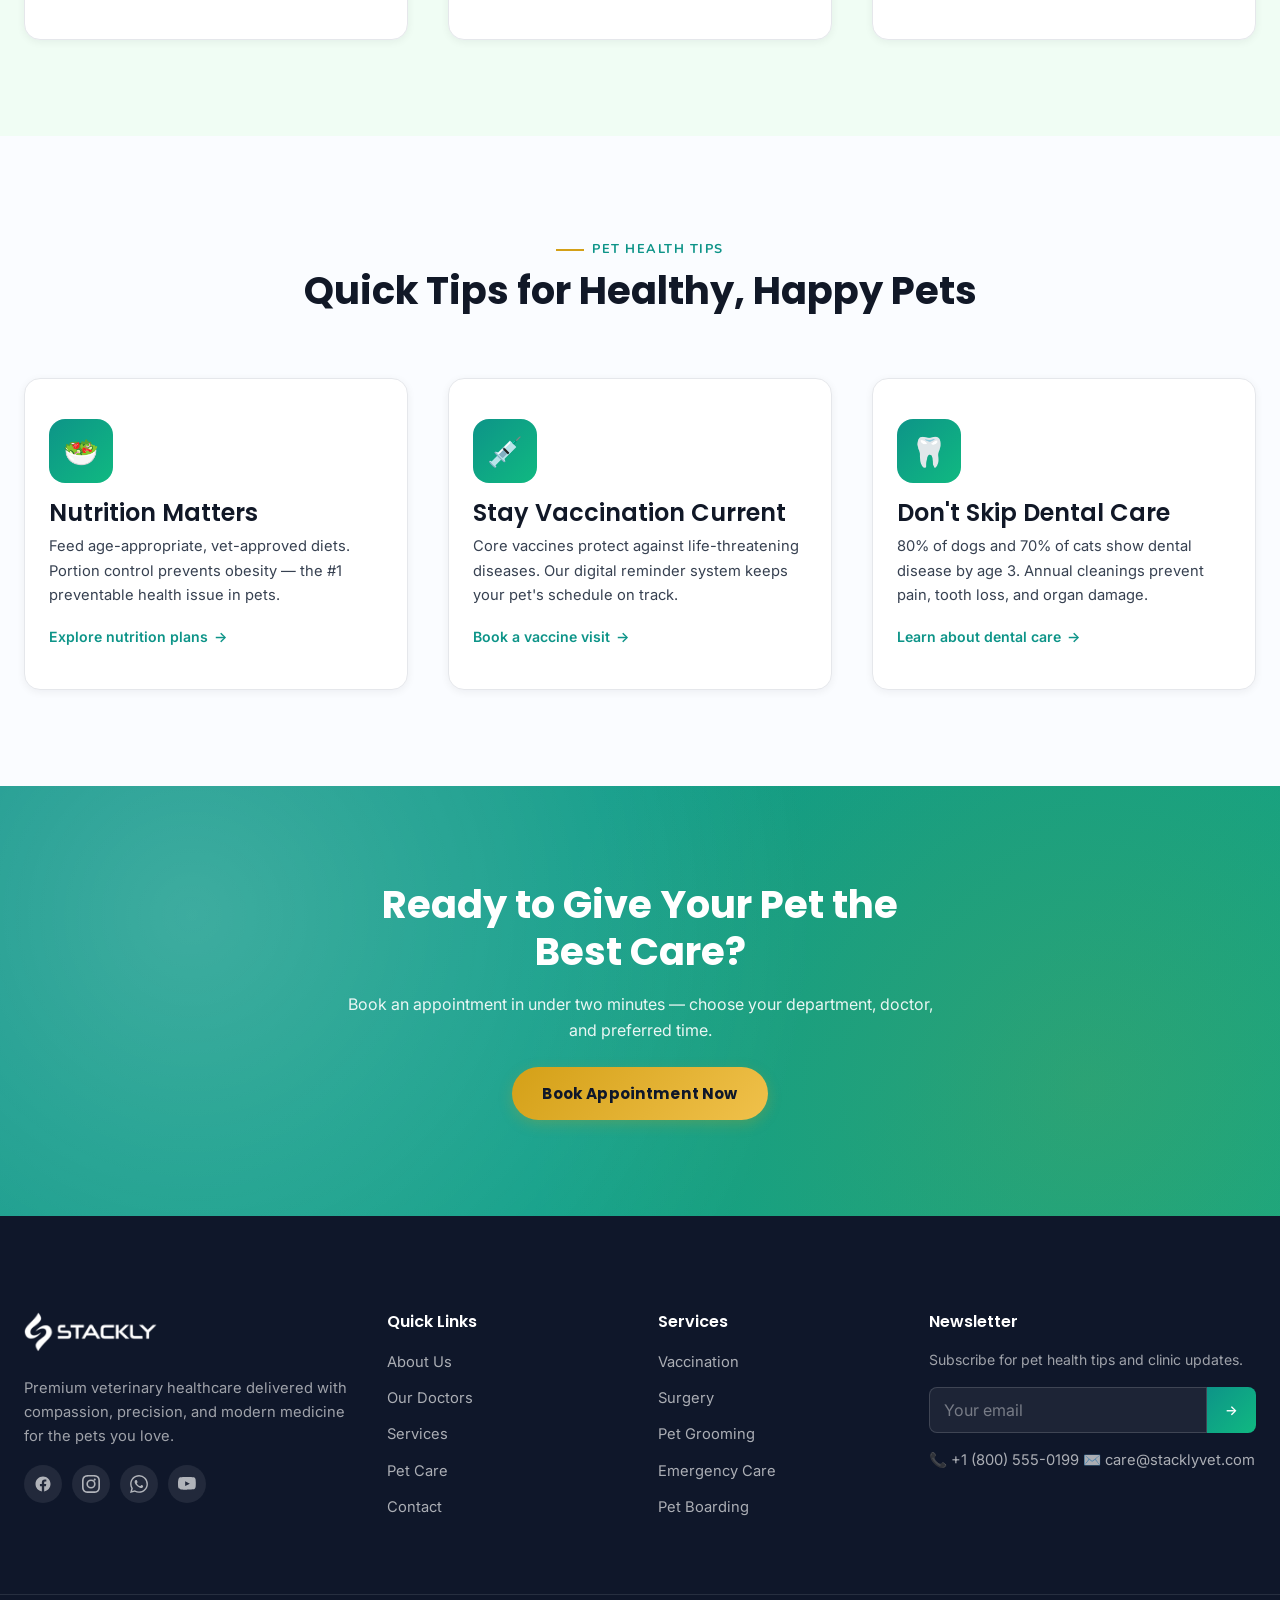
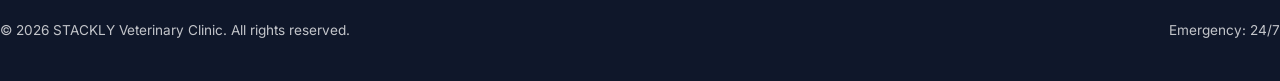
==== commit 0535f77f: "final 1 commit" ====
--- a/index.html
+++ b/index.html
@@ -132,6 +132,12 @@
             <p>In-house pharmacy stocked with prescriptions, supplements, and preventatives.</p>
             <a href="services.html#pharmacy" class="card-link">Learn more <span>→</span></a>
           </article>
+          <article class="card service-card" data-animate="fade-up" data-delay="200">
+            <div class="icon-badge">❤️</div>
+            <h3>Pet Adoption</h3>
+            <p>Responsible adoption matching, health screening, and post-adoption wellness support.</p>
+            <a href="services.html#adoption" class="card-link">Learn more <span>→</span></a>
+          </article>
         </div>
         <div class="text-center" style="margin-top:2.5rem;">
           <a href="services.html" class="btn btn-outline-dark">View All Services</a>
@@ -169,38 +175,103 @@
           <p>Board-certified veterinarians with decades of combined experience in every specialty.</p>
         </div>
         <div class="grid-4">
-          <article class="card doctor-card" data-animate="zoom-in">
-            <div class="doctor-photo"><img src="Images/webp/dr-olivia-bennett.webp" alt="Dr. Olivia Bennett" loading="lazy" width="400" height="500"><a href="appointments.html" class="book-overlay-btn">Book Appointment →</a></div>
-            <div class="doctor-info">
-              <h3>Dr. Olivia Bennett</h3>
-              <span>Chief Veterinary Surgeon</span>
-              <a href="doctors.html" class="card-link" style="margin-top:8px;font-size:0.82rem;">View Profile <span>→</span></a>
-            </div>
-          </article>
-          <article class="card doctor-card" data-animate="zoom-in" data-delay="100">
-            <div class="doctor-photo"><img src="Images/webp/dr-marcus-lee.webp" alt="Dr. Marcus Lee" loading="lazy" width="400" height="500"><a href="appointments.html" class="book-overlay-btn">Book Appointment →</a></div>
-            <div class="doctor-info">
-              <h3>Dr. Marcus Lee</h3>
-              <span>Internal Medicine</span>
-              <a href="doctors.html" class="card-link" style="margin-top:8px;font-size:0.82rem;">View Profile <span>→</span></a>
-            </div>
-          </article>
-          <article class="card doctor-card" data-animate="zoom-in" data-delay="200">
-            <div class="doctor-photo"><img src="Images/webp/dr-priya-nandan.webp" alt="Dr. Priya Nandan" loading="lazy" width="400" height="500"><a href="appointments.html" class="book-overlay-btn">Book Appointment →</a></div>
-            <div class="doctor-info">
-              <h3>Dr. Priya Nandan</h3>
-              <span>Dermatology &amp; Allergy</span>
-              <a href="doctors.html" class="card-link" style="margin-top:8px;font-size:0.82rem;">View Profile <span>→</span></a>
-            </div>
-          </article>
-          <article class="card doctor-card" data-animate="zoom-in" data-delay="300">
-            <div class="doctor-photo"><img src="Images/webp/dr-ethan-cole.webp" alt="Dr. Ethan Cole" loading="lazy" width="400" height="500"><a href="appointments.html" class="book-overlay-btn">Book Appointment →</a></div>
-            <div class="doctor-info">
-              <h3>Dr. Ethan Cole</h3>
-              <span>Emergency &amp; Critical Care</span>
-              <a href="doctors.html" class="card-link" style="margin-top:8px;font-size:0.82rem;">View Profile <span>→</span></a>
-            </div>
-          </article>
+
+          <!-- Dr. Olivia Bennett -->
+          <article class="doctor-flip-wrapper" data-animate="zoom-in">
+            <div class="doctor-flip-card">
+              <div class="doctor-flip-front">
+                <div class="doctor-img-wrap">
+                  <img src="Images/webp/dr-olivia-bennett.webp" alt="Dr. Olivia Bennett" loading="lazy">
+                </div>
+                <div class="doctor-front-info">
+                  <h3>Dr. Olivia Bennett</h3>
+                  <span class="doctor-specialty">Chief Veterinary Surgeon</span>
+                  <span class="flip-hint">hover to learn more ›</span>
+                </div>
+              </div>
+              <div class="doctor-flip-back">
+                <p class="doctor-back-name">Dr. Olivia Bennett</p>
+                <span class="doctor-back-specialty">Chief Veterinary Surgeon</span>
+                <div class="back-divider"></div>
+                <p class="doctor-back-bio">Leads our surgical team with a focus on minimally invasive orthopedic and soft-tissue procedures.</p>
+                <a href="appointments.html" class="doctor-back-btn">Book Appointment →</a>
+                <a href="doctors.html" class="doctor-back-link">View Full Profile →</a>
+              </div>
+            </div>
+          </article>
+
+          <!-- Dr. Marcus Lee -->
+          <article class="doctor-flip-wrapper" data-animate="zoom-in" data-delay="100">
+            <div class="doctor-flip-card">
+              <div class="doctor-flip-front">
+                <div class="doctor-img-wrap">
+                  <img src="Images/webp/dr-marcus-lee.webp" alt="Dr. Marcus Lee" loading="lazy">
+                </div>
+                <div class="doctor-front-info">
+                  <h3>Dr. Marcus Lee</h3>
+                  <span class="doctor-specialty">Internal Medicine</span>
+                  <span class="flip-hint">hover to learn more ›</span>
+                </div>
+              </div>
+              <div class="doctor-flip-back">
+                <p class="doctor-back-name">Dr. Marcus Lee</p>
+                <span class="doctor-back-specialty">Internal Medicine</span>
+                <div class="back-divider"></div>
+                <p class="doctor-back-bio">Specializes in complex chronic conditions affecting senior pets and long-term care management.</p>
+                <a href="appointments.html" class="doctor-back-btn">Book Appointment →</a>
+                <a href="doctors.html" class="doctor-back-link">View Full Profile →</a>
+              </div>
+            </div>
+          </article>
+
+          <!-- Dr. Priya Nandan -->
+          <article class="doctor-flip-wrapper" data-animate="zoom-in" data-delay="200">
+            <div class="doctor-flip-card">
+              <div class="doctor-flip-front">
+                <div class="doctor-img-wrap">
+                  <img src="Images/webp/dr-priya-nandan.webp" alt="Dr. Priya Nandan" loading="lazy">
+                </div>
+                <div class="doctor-front-info">
+                  <h3>Dr. Priya Nandan</h3>
+                  <span class="doctor-specialty">Dermatology &amp; Allergy</span>
+                  <span class="flip-hint">hover to learn more ›</span>
+                </div>
+              </div>
+              <div class="doctor-flip-back">
+                <p class="doctor-back-name">Dr. Priya Nandan</p>
+                <span class="doctor-back-specialty">Dermatology &amp; Allergy</span>
+                <div class="back-divider"></div>
+                <p class="doctor-back-bio">Treats skin conditions, allergies, and ear infections using evidence-based dermatology protocols.</p>
+                <a href="appointments.html" class="doctor-back-btn">Book Appointment →</a>
+                <a href="doctors.html" class="doctor-back-link">View Full Profile →</a>
+              </div>
+            </div>
+          </article>
+
+          <!-- Dr. Ethan Cole -->
+          <article class="doctor-flip-wrapper" data-animate="zoom-in" data-delay="300">
+            <div class="doctor-flip-card">
+              <div class="doctor-flip-front">
+                <div class="doctor-img-wrap">
+                  <img src="Images/webp/dr-ethan-cole.webp" alt="Dr. Ethan Cole" loading="lazy">
+                </div>
+                <div class="doctor-front-info">
+                  <h3>Dr. Ethan Cole</h3>
+                  <span class="doctor-specialty">Emergency &amp; Critical Care</span>
+                  <span class="flip-hint">hover to learn more ›</span>
+                </div>
+              </div>
+              <div class="doctor-flip-back">
+                <p class="doctor-back-name">Dr. Ethan Cole</p>
+                <span class="doctor-back-specialty">Emergency &amp; Critical Care</span>
+                <div class="back-divider"></div>
+                <p class="doctor-back-bio">Heads our overnight critical care unit, stabilizing trauma and high-risk cases around the clock.</p>
+                <a href="appointments.html" class="doctor-back-btn">Book Appointment →</a>
+                <a href="doctors.html" class="doctor-back-link">View Full Profile →</a>
+              </div>
+            </div>
+          </article>
+
         </div>
         <div class="text-center" style="margin-top:2.5rem;">
           <a href="doctors.html" class="btn btn-outline-dark">Meet All Doctors</a>
--- a/assets/css/components.css
+++ b/assets/css/components.css
@@ -564,6 +564,245 @@
 .profile-card { padding: var(--space-lg); text-align: center; }
 .profile-card img { width: 96px; height: 96px; border-radius: 50%; object-fit: cover; margin: 0 auto var(--space-sm); }
 
+/* ---------- Doctor Flip Cards ---------- */
+.doctor-flip-wrapper {
+  perspective: 1200px;
+  cursor: pointer;
+}
+
+.doctor-flip-card {
+  position: relative;
+  width: 100%;
+  transform-style: preserve-3d;
+  transition: transform 0.75s cubic-bezier(0.4, 0.2, 0.2, 1);
+  will-change: transform;
+}
+
+.doctor-flip-wrapper:hover .doctor-flip-card {
+  transform: rotateY(180deg);
+}
+
+.doctor-flip-front,
+.doctor-flip-back {
+  backface-visibility: hidden;
+  -webkit-backface-visibility: hidden;
+  border-radius: var(--radius-md);
+  border: 1.5px solid var(--color-border);
+  box-shadow: var(--shadow-md);
+  overflow: hidden;
+  transition: border-color 0.3s var(--ease), box-shadow 0.3s var(--ease);
+}
+
+.doctor-flip-front {
+  position: relative;
+  background: var(--color-card);
+}
+
+.doctor-flip-back {
+  position: absolute;
+  inset: 0;
+  transform: rotateY(180deg);
+  background: linear-gradient(145deg, #0f172a 0%, #134e6b 52%, #0d9488 100%);
+  display: flex;
+  flex-direction: column;
+  justify-content: center;
+  align-items: center;
+  padding: 1.25rem 1.1rem;
+  text-align: center;
+  color: #fff;
+  gap: 8px;
+}
+
+/* Shimmer sweep on back face after flip */
+.doctor-flip-back::before {
+  content: '';
+  position: absolute;
+  top: -60%; left: -80%;
+  width: 50%; height: 220%;
+  background: linear-gradient(120deg, transparent, rgba(255,255,255,0.13), transparent);
+  transform: skewX(-20deg);
+  pointer-events: none;
+}
+
+.doctor-flip-wrapper:hover .doctor-flip-back::before {
+  animation: drShimmer 0.9s ease 0.5s forwards;
+}
+
+@keyframes drShimmer {
+  from { left: -80%; }
+  to   { left: 165%; }
+}
+
+/* Glow ring on hover */
+.doctor-flip-wrapper:hover .doctor-flip-front,
+.doctor-flip-wrapper:hover .doctor-flip-back {
+  box-shadow: 0 28px 70px rgba(13,148,136,0.32), 0 0 0 2px rgba(13,148,136,0.4);
+  border-color: rgba(13,148,136,0.45);
+}
+
+.doctor-flip-wrapper:hover {
+  filter: drop-shadow(0 32px 48px rgba(13,148,136,0.2));
+}
+
+/* Square image container — full picture visible */
+.doctor-img-wrap {
+  width: 100%;
+  aspect-ratio: 1 / 1;
+  overflow: hidden;
+  background: linear-gradient(160deg, #dff0ed 0%, #c0e4df 55%, #9dd4cc 100%);
+  display: flex;
+  align-items: flex-end;
+  justify-content: center;
+  position: relative;
+}
+
+.doctor-img-wrap img {
+  width: 100%;
+  height: 100%;
+  object-fit: cover;
+  object-position: top center;
+  transition: transform 0.55s var(--ease);
+  display: block;
+}
+
+.doctor-flip-wrapper:hover .doctor-img-wrap img {
+  transform: scale(1.045);
+}
+
+.doctor-img-wrap::after {
+  content: '';
+  position: absolute;
+  bottom: 0; left: 0; right: 0;
+  height: 35%;
+  background: linear-gradient(0deg, rgba(13,148,136,0.07), transparent);
+  pointer-events: none;
+}
+
+/* Front info strip */
+.doctor-front-info {
+  padding: 0.9rem 1.1rem;
+  text-align: center;
+  background: var(--color-card);
+  display: flex;
+  flex-direction: column;
+  gap: 3px;
+}
+
+.doctor-front-info h3 {
+  font-size: 1rem;
+  margin: 0;
+  color: var(--color-heading);
+  font-weight: 700;
+}
+
+.doctor-specialty {
+  color: var(--color-teal);
+  font-weight: 600;
+  font-size: 0.8rem;
+}
+
+.flip-hint { display: none; }
+
+/* Back face content */
+.doctor-back-name {
+  font-size: 1.05rem;
+  font-weight: 700;
+  color: #fff;
+  margin: 0;
+  line-height: 1.2;
+}
+
+.back-divider {
+  width: 36px;
+  height: 2px;
+  background: linear-gradient(90deg, var(--color-gold), var(--color-teal));
+  border-radius: 2px;
+}
+
+.doctor-back-specialty {
+  color: var(--color-gold);
+  font-weight: 600;
+  font-size: 0.78rem;
+  display: block;
+}
+
+.doctor-back-meta {
+  width: 100%;
+  display: flex;
+  flex-direction: column;
+  gap: 5px;
+  margin: 2px 0;
+}
+
+.meta-row {
+  display: flex;
+  align-items: flex-start;
+  gap: 7px;
+  font-size: 0.78rem;
+  color: rgba(255,255,255,0.88);
+  background: rgba(255,255,255,0.08);
+  border-radius: 7px;
+  padding: 5px 10px;
+  text-align: left;
+}
+
+.meta-row strong {
+  color: var(--color-gold);
+  font-size: 0.72rem;
+  text-transform: uppercase;
+  letter-spacing: 0.05em;
+  white-space: nowrap;
+  flex-shrink: 0;
+  padding-top: 1px;
+}
+
+.doctor-back-bio {
+  font-size: 0.76rem;
+  color: rgba(255,255,255,0.72);
+  line-height: 1.5;
+  margin: 0;
+}
+
+.doctor-back-btn {
+  display: inline-block;
+  background: var(--gradient-gold);
+  color: var(--color-navy);
+  font-family: var(--font-heading);
+  font-weight: 700;
+  font-size: 0.8rem;
+  padding: 9px 22px;
+  border-radius: var(--radius-full);
+  text-decoration: none;
+  margin-top: 4px;
+  box-shadow: 0 4px 14px rgba(212,160,23,0.35);
+  transition: transform 0.25s var(--ease), box-shadow 0.25s var(--ease);
+  position: relative;
+  z-index: 1;
+}
+
+.doctor-back-btn:hover {
+  transform: translateY(-2px) scale(1.05);
+  box-shadow: 0 8px 24px rgba(212,160,23,0.55);
+}
+
+.doctor-back-link {
+  display: inline-flex;
+  align-items: center;
+  gap: 5px;
+  color: rgba(255,255,255,0.75);
+  font-size: 0.78rem;
+  font-weight: 600;
+  text-decoration: none;
+  transition: color 0.2s var(--ease), gap 0.2s var(--ease);
+  position: relative;
+  z-index: 1;
+}
+
+.doctor-back-link:hover {
+  color: #fff;
+  gap: 8px;
+}
+
 /* ==========================================================================
    Responsive
    ========================================================================== */
